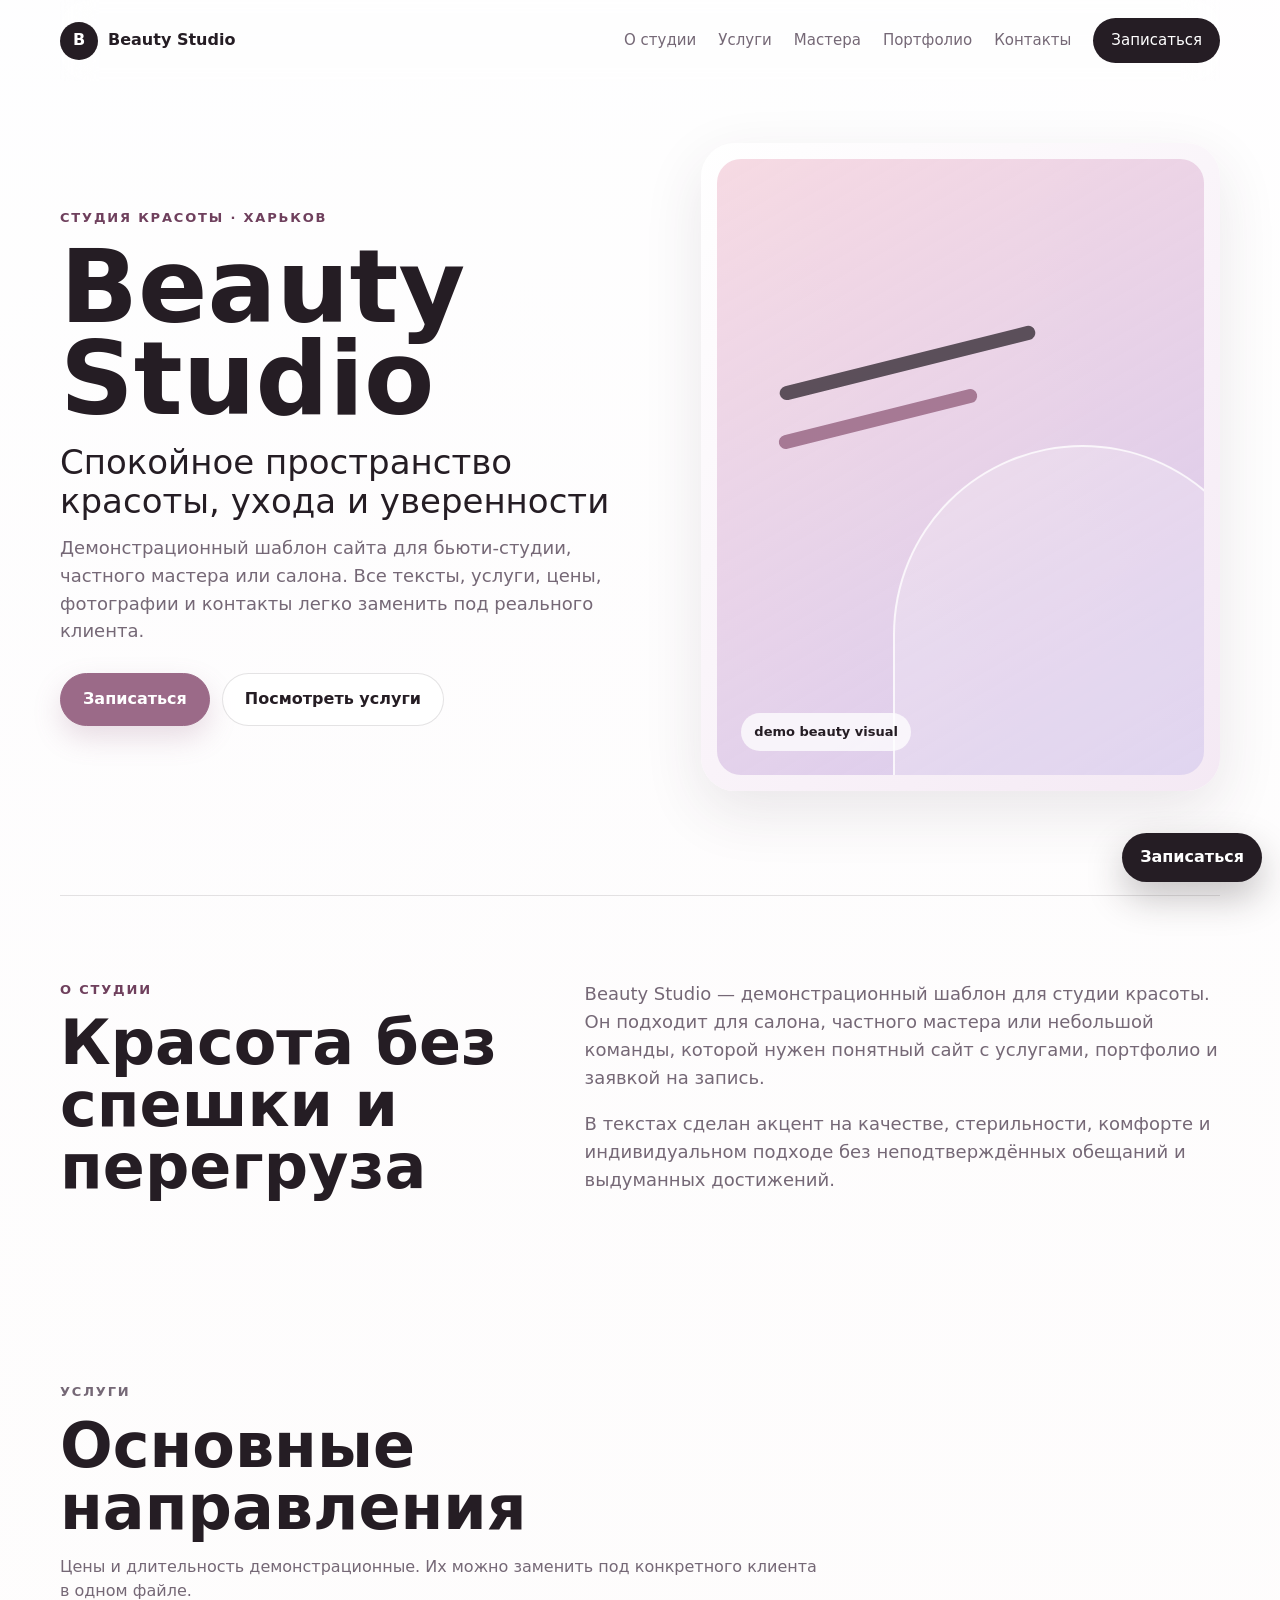
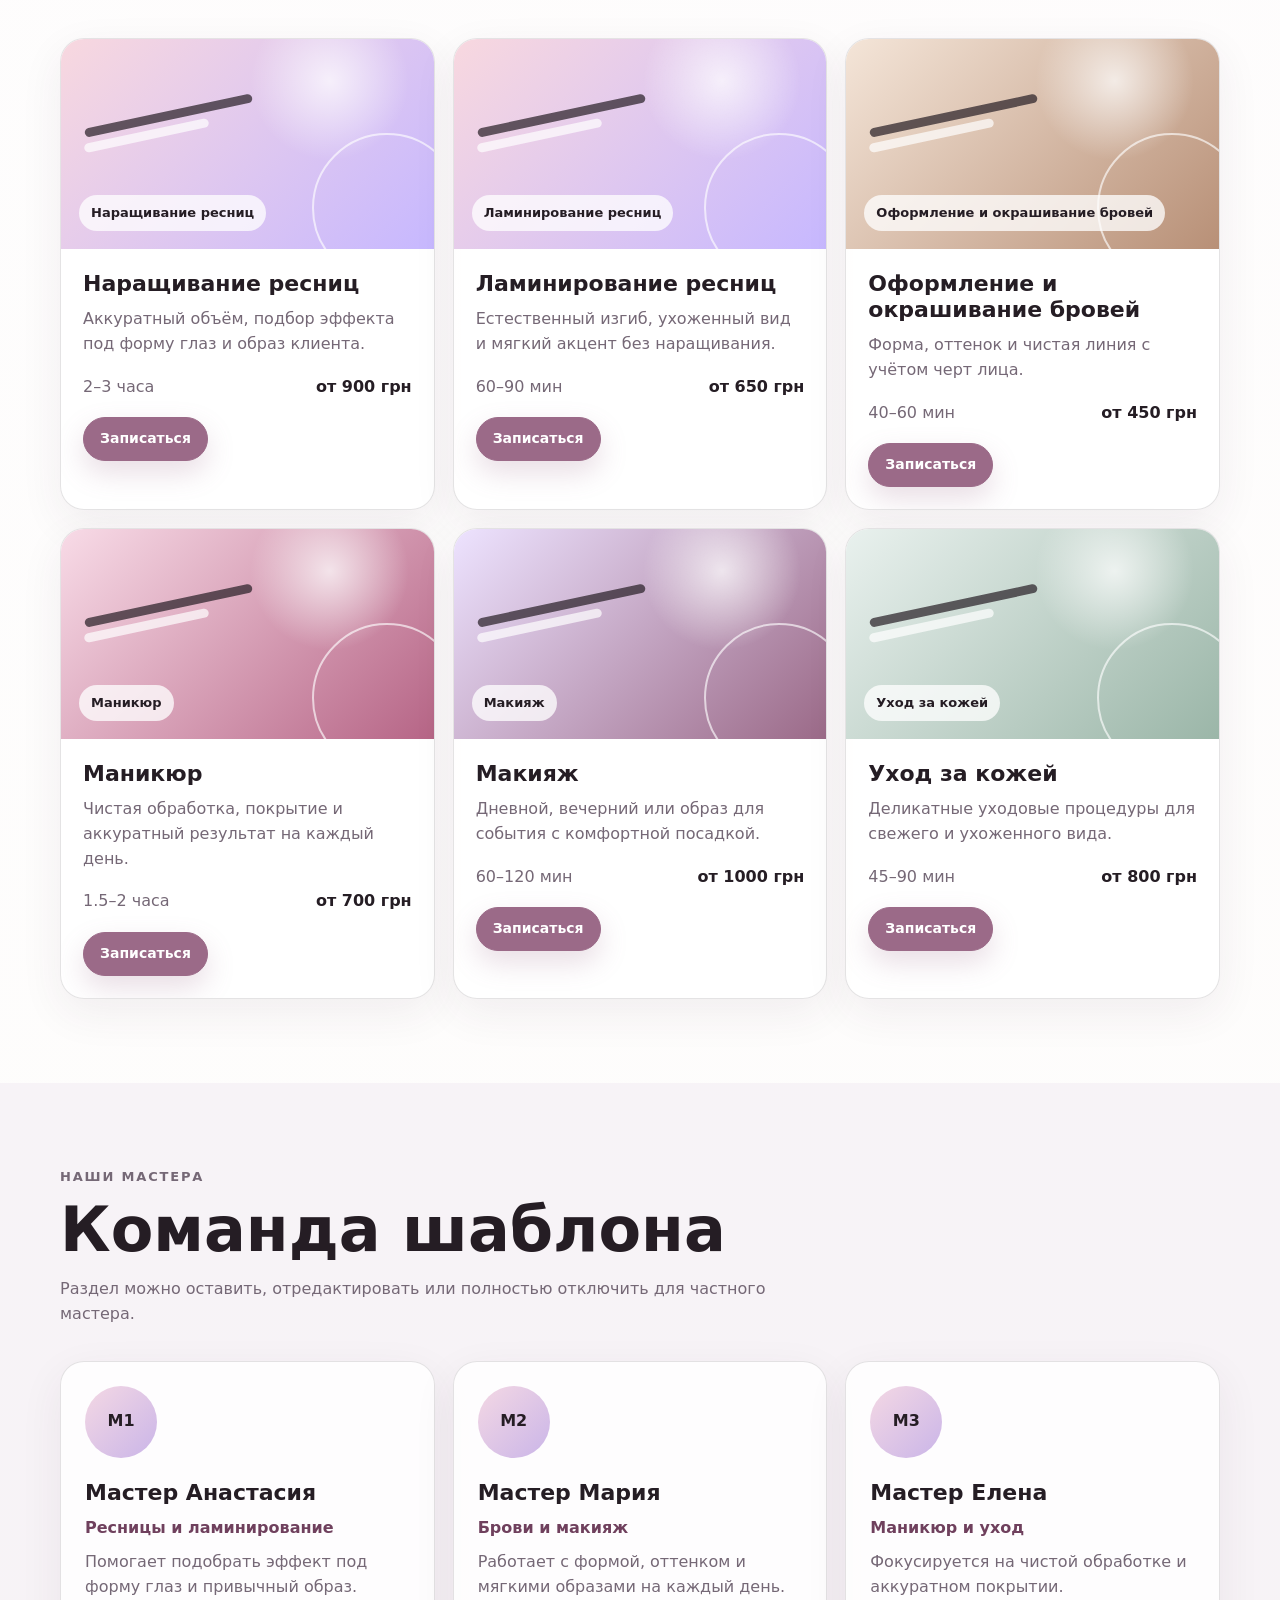
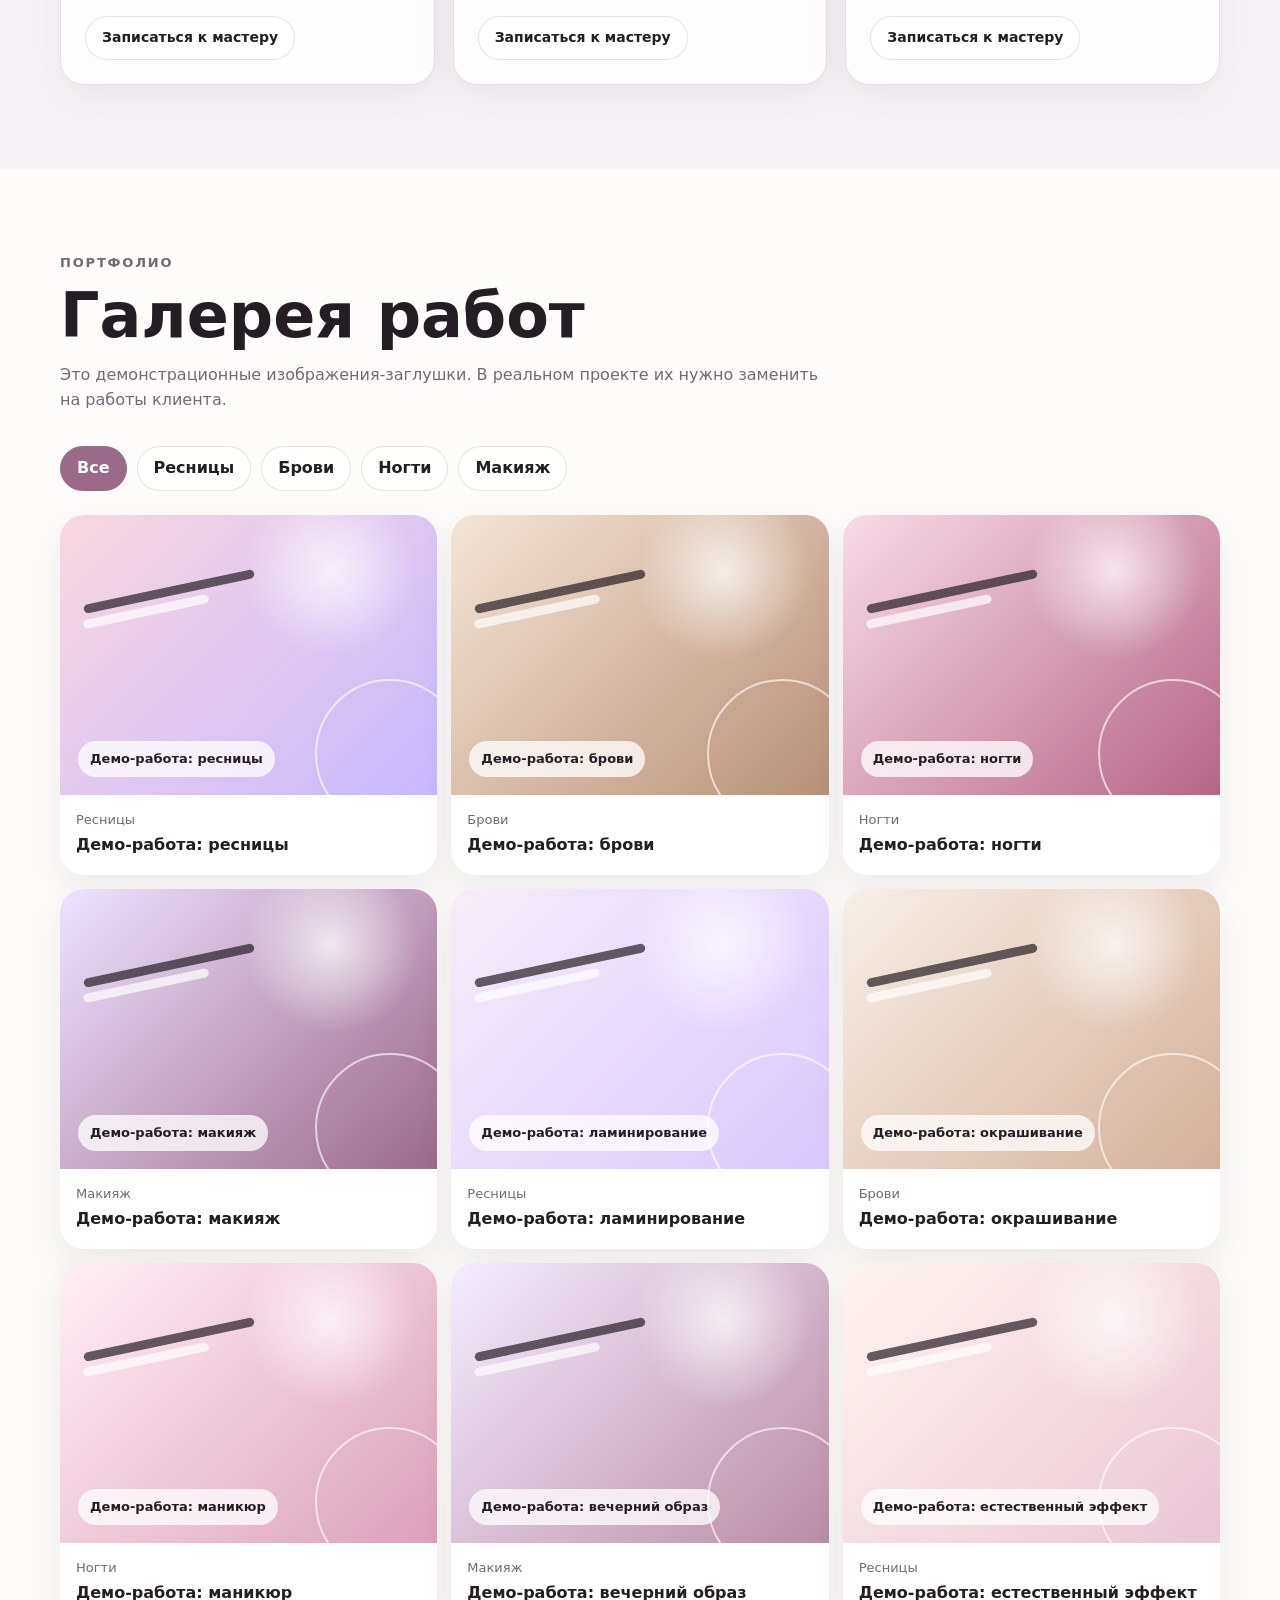
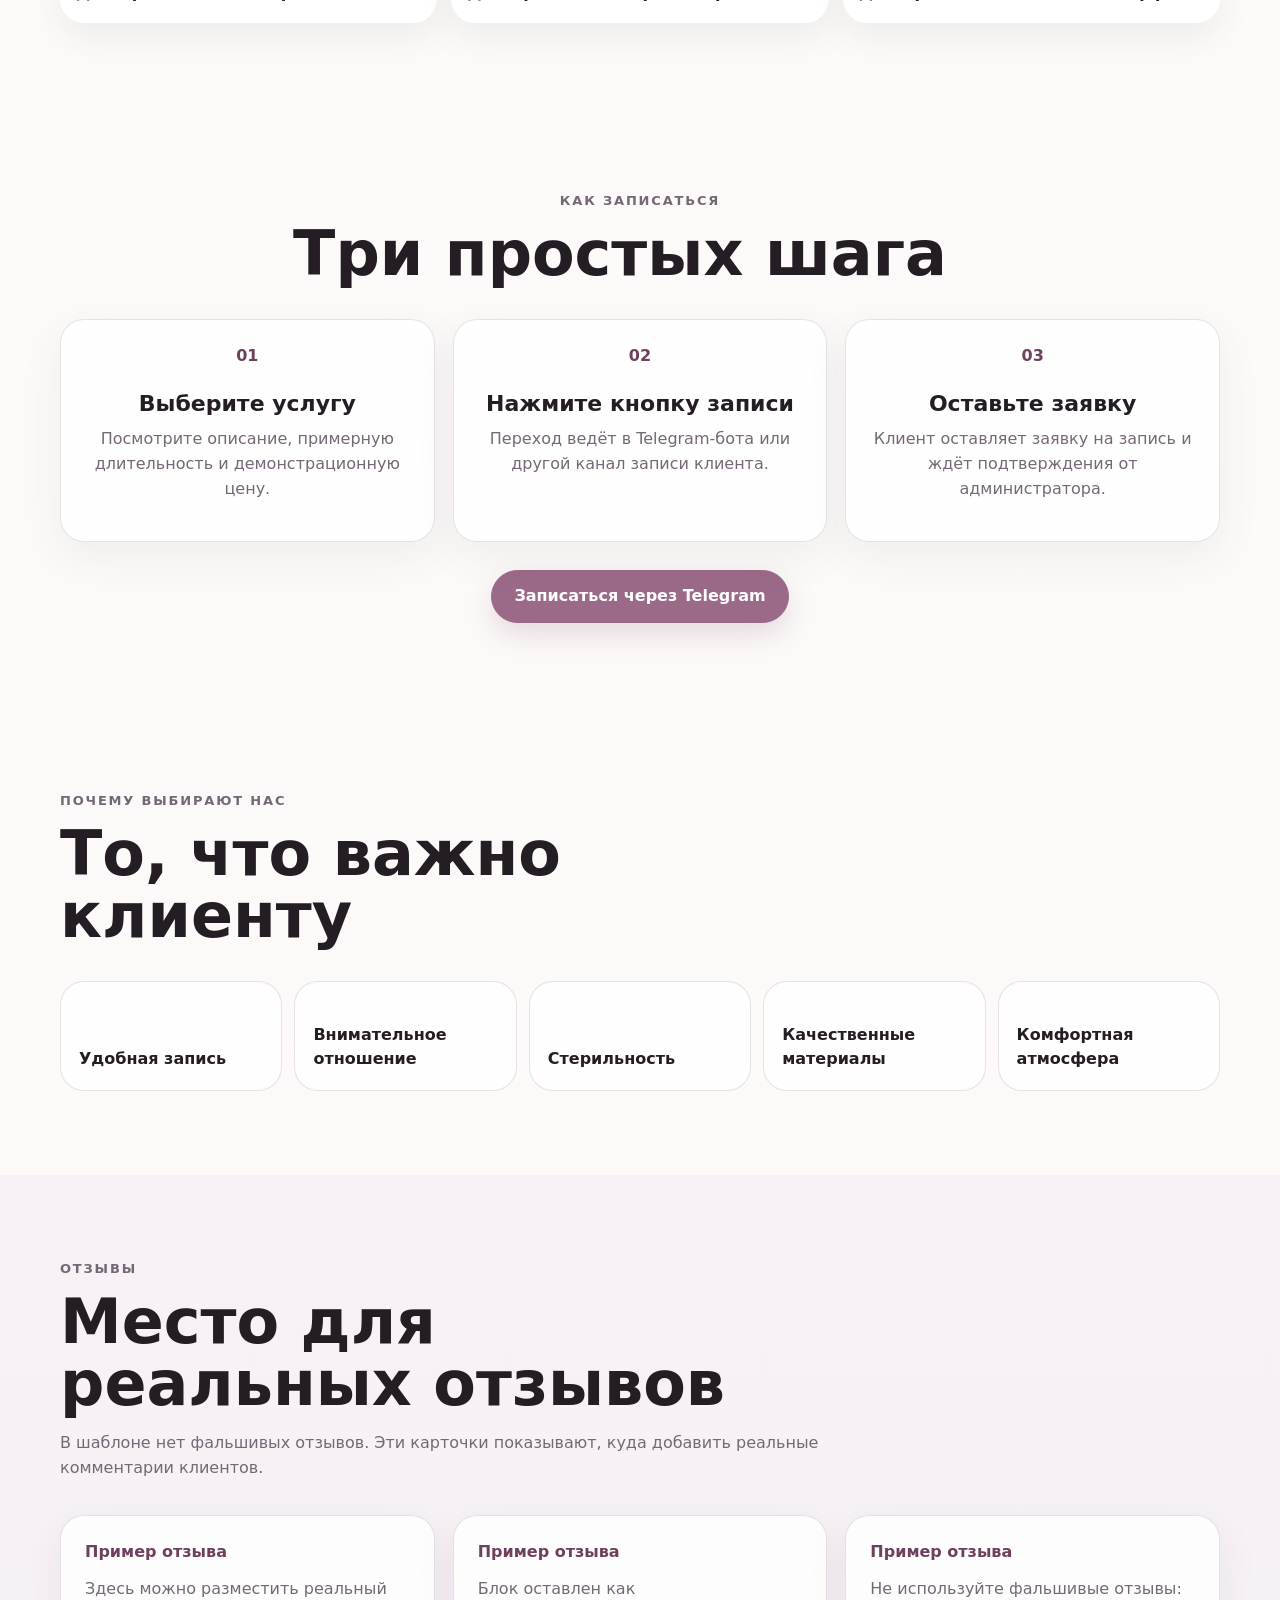
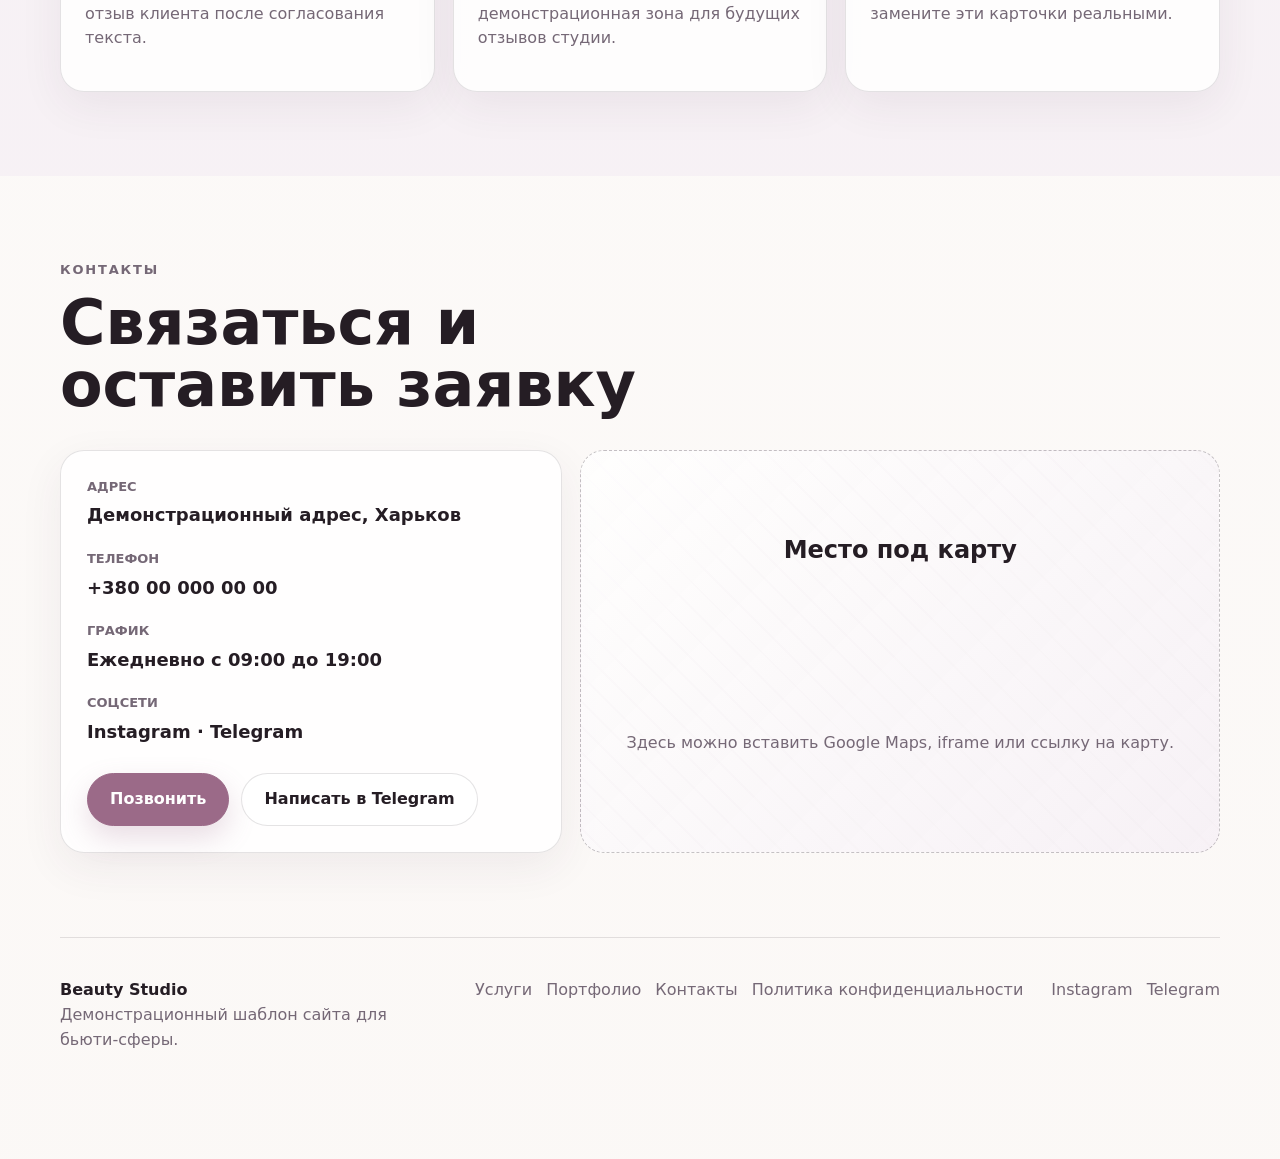
==== site/index.html @ 4fc1a2a2 "Add beauty studio website template" ====
<!doctype html>
<html lang="ru">
  <head>
    <meta charset="UTF-8" />
    <meta name="viewport" content="width=device-width, initial-scale=1.0" />
    <meta
      name="description"
      content="Beauty Studio: демонстрационный сайт-визитка для студии красоты."
    />
    <title>Beauty Studio — сайт-визитка студии красоты</title>
    <link rel="stylesheet" href="./styles.css" />
  </head>
  <body>
    <header class="site-header">
      <a class="brand" href="#top" aria-label="На главную">
        <span class="brand-mark">B</span>
        <span data-studio-name>Beauty Studio</span>
      </a>

      <button class="menu-button" id="menuButton" type="button" aria-label="Открыть меню" aria-expanded="false">
        <span></span>
        <span></span>
      </button>

      <nav class="site-nav" id="siteNav" aria-label="Основная навигация">
        <a href="#about">О студии</a>
        <a href="#services">Услуги</a>
        <a href="#masters">Мастера</a>
        <a href="#portfolio">Портфолио</a>
        <a href="#contacts">Контакты</a>
        <a class="nav-cta" href="https://t.me/demo_beauty_bot" data-telegram-link target="_blank" rel="noreferrer">Записаться</a>
      </nav>
    </header>

    <main id="top">
      <section class="hero section">
        <div class="hero-content reveal is-visible">
          <p class="eyebrow">Студия красоты · <span data-city>Харьков</span></p>
          <h1 data-studio-name>Beauty Studio</h1>
          <p class="hero-tagline" id="heroTagline">Спокойное пространство красоты, ухода и уверенности</p>
          <p class="hero-description" id="heroDescription">
            Демонстрационный шаблон сайта для бьюти-студии, частного мастера или салона.
          </p>
          <div class="hero-actions">
            <a class="button" href="https://t.me/demo_beauty_bot" data-telegram-link target="_blank" rel="noreferrer">Записаться</a>
            <a class="button button-secondary" href="#services">Посмотреть услуги</a>
          </div>
        </div>

        <div class="hero-media reveal is-visible" aria-label="Демонстрационное beauty-изображение">
          <div class="hero-photo">
            <div class="hero-photo-inner">
              <span class="hero-arch"></span>
              <span class="hero-stroke hero-stroke-a"></span>
              <span class="hero-stroke hero-stroke-b"></span>
              <span class="hero-caption">demo beauty visual</span>
            </div>
          </div>
        </div>
      </section>

      <section class="section split-section" id="about">
        <div>
          <p class="eyebrow">О студии</p>
          <h2>Красота без спешки и перегруза</h2>
        </div>
        <div class="section-copy">
          <p>
            <span data-studio-name>Beauty Studio</span> — демонстрационный шаблон для студии красоты. Он подходит для салона,
            частного мастера или небольшой команды, которой нужен понятный сайт с услугами, портфолио и заявкой на запись.
          </p>
          <p>
            В текстах сделан акцент на качестве, стерильности, комфорте и индивидуальном подходе без неподтверждённых
            обещаний и выдуманных достижений.
          </p>
        </div>
      </section>

      <section class="section" id="services">
        <div class="section-heading">
          <p class="eyebrow">Услуги</p>
          <h2>Основные направления</h2>
          <p>Цены и длительность демонстрационные. Их можно заменить под конкретного клиента в одном файле.</p>
        </div>
        <div class="services-grid" id="servicesGrid"></div>
      </section>

      <section class="section muted-section" id="masters">
        <div class="section-heading">
          <p class="eyebrow">Наши мастера</p>
          <h2>Команда шаблона</h2>
          <p>Раздел можно оставить, отредактировать или полностью отключить для частного мастера.</p>
        </div>
        <div class="masters-grid" id="mastersGrid"></div>
      </section>

      <section class="section" id="portfolio">
        <div class="section-heading">
          <p class="eyebrow">Портфолио</p>
          <h2>Галерея работ</h2>
          <p>Это демонстрационные изображения-заглушки. В реальном проекте их нужно заменить на работы клиента.</p>
        </div>
        <div class="filters" aria-label="Фильтр портфолио">
          <button class="filter-button is-active" type="button" data-filter="all">Все</button>
          <button class="filter-button" type="button" data-filter="lashes">Ресницы</button>
          <button class="filter-button" type="button" data-filter="brows">Брови</button>
          <button class="filter-button" type="button" data-filter="nails">Ногти</button>
          <button class="filter-button" type="button" data-filter="makeup">Макияж</button>
        </div>
        <div class="portfolio-grid" id="portfolioGrid"></div>
      </section>

      <section class="section booking-section" id="booking">
        <div class="section-heading">
          <p class="eyebrow">Как записаться</p>
          <h2>Три простых шага</h2>
        </div>
        <div class="steps-grid">
          <article class="step-card reveal">
            <span>01</span>
            <h3>Выберите услугу</h3>
            <p>Посмотрите описание, примерную длительность и демонстрационную цену.</p>
          </article>
          <article class="step-card reveal">
            <span>02</span>
            <h3>Нажмите кнопку записи</h3>
            <p>Переход ведёт в Telegram-бота или другой канал записи клиента.</p>
          </article>
          <article class="step-card reveal">
            <span>03</span>
            <h3>Оставьте заявку</h3>
            <p>Клиент оставляет заявку на запись и ждёт подтверждения от администратора.</p>
          </article>
        </div>
        <a class="button booking-button" href="https://t.me/demo_beauty_bot" data-telegram-link target="_blank" rel="noreferrer">
          Записаться через Telegram
        </a>
      </section>

      <section class="section why-section">
        <div class="section-heading">
          <p class="eyebrow">Почему выбирают нас</p>
          <h2>То, что важно клиенту</h2>
        </div>
        <div class="why-grid">
          <div class="why-item reveal">Удобная запись</div>
          <div class="why-item reveal">Внимательное отношение</div>
          <div class="why-item reveal">Стерильность</div>
          <div class="why-item reveal">Качественные материалы</div>
          <div class="why-item reveal">Комфортная атмосфера</div>
        </div>
      </section>

      <section class="section muted-section" id="reviews">
        <div class="section-heading">
          <p class="eyebrow">Отзывы</p>
          <h2>Место для реальных отзывов</h2>
          <p>В шаблоне нет фальшивых отзывов. Эти карточки показывают, куда добавить реальные комментарии клиентов.</p>
        </div>
        <div class="reviews-grid" id="reviewsGrid"></div>
      </section>

      <section class="section contacts-section" id="contacts">
        <div class="section-heading">
          <p class="eyebrow">Контакты</p>
          <h2>Связаться и оставить заявку</h2>
        </div>
        <div class="contacts-layout">
          <div class="contact-card reveal">
            <dl>
              <div>
                <dt>Адрес</dt>
                <dd id="contactAddress">Демонстрационный адрес, Харьков</dd>
              </div>
              <div>
                <dt>Телефон</dt>
                <dd><a id="contactPhone" href="tel:+380000000000">+380 00 000 00 00</a></dd>
              </div>
              <div>
                <dt>График</dt>
                <dd id="contactHours">Ежедневно с 09:00 до 19:00</dd>
              </div>
              <div>
                <dt>Соцсети</dt>
                <dd>
                  <a href="https://instagram.com/demo_beauty_studio" data-instagram-link target="_blank" rel="noreferrer">Instagram</a>
                  ·
                  <a href="https://t.me/demo_beauty_studio" data-telegram-contact target="_blank" rel="noreferrer">Telegram</a>
                </dd>
              </div>
            </dl>
            <div class="contact-actions">
              <a class="button" id="callButton" href="tel:+380000000000">Позвонить</a>
              <a class="button button-secondary" href="https://t.me/demo_beauty_studio" data-telegram-contact target="_blank" rel="noreferrer">
                Написать в Telegram
              </a>
            </div>
          </div>
          <div class="map-placeholder reveal">
            <span>Место под карту</span>
            <p>Здесь можно вставить Google Maps, iframe или ссылку на карту.</p>
          </div>
        </div>
      </section>
    </main>

    <a class="floating-booking" href="https://t.me/demo_beauty_bot" data-telegram-link target="_blank" rel="noreferrer">
      Записаться
    </a>

    <footer class="site-footer">
      <div>
        <strong data-studio-name>Beauty Studio</strong>
        <p>Демонстрационный шаблон сайта для бьюти-сферы.</p>
      </div>
      <nav aria-label="Нижняя навигация">
        <a href="#services">Услуги</a>
        <a href="#portfolio">Портфолио</a>
        <a href="#contacts">Контакты</a>
        <a href="#">Политика конфиденциальности</a>
      </nav>
      <div class="footer-socials">
        <a href="https://instagram.com/demo_beauty_studio" data-instagram-link target="_blank" rel="noreferrer">Instagram</a>
        <a href="https://t.me/demo_beauty_studio" data-telegram-contact target="_blank" rel="noreferrer">Telegram</a>
      </div>
    </footer>

    <script src="./data.js"></script>
    <script src="./app.js"></script>
  </body>
</html>
---- site/styles.css ----
:root {
  --bg: #fbf8f6;
  --surface: #ffffff;
  --surface-soft: #f5eef5;
  --text: #251d24;
  --muted: #756876;
  --line: rgba(37, 29, 36, 0.12);
  --accent: #9b6a88;
  --accent-dark: #6f405d;
  --shadow: 0 20px 60px rgba(68, 49, 65, 0.11);
  --radius: 24px;
  --container: min(1160px, calc(100% - 32px));
}

* {
  box-sizing: border-box;
}

html {
  scroll-behavior: smooth;
}

body {
  margin: 0;
  background:
    linear-gradient(180deg, rgba(255, 255, 255, 0.92), rgba(251, 248, 246, 0.96)),
    radial-gradient(circle at 12% 8%, rgba(205, 182, 220, 0.25), transparent 28%),
    radial-gradient(circle at 84% 18%, rgba(239, 199, 212, 0.32), transparent 24%);
  color: var(--text);
  font-family:
    Inter, ui-sans-serif, system-ui, -apple-system, BlinkMacSystemFont, "Segoe UI", sans-serif;
  line-height: 1.55;
}

a {
  color: inherit;
  text-decoration: none;
}

button,
a {
  -webkit-tap-highlight-color: transparent;
}

.site-header {
  position: sticky;
  top: 0;
  z-index: 20;
  display: flex;
  align-items: center;
  justify-content: space-between;
  width: var(--container);
  margin: 0 auto;
  padding: 18px 0;
  backdrop-filter: blur(16px);
}

.brand {
  display: inline-flex;
  align-items: center;
  gap: 10px;
  font-weight: 800;
  letter-spacing: 0;
}

.brand-mark {
  display: grid;
  width: 38px;
  height: 38px;
  place-items: center;
  border-radius: 50%;
  background: var(--text);
  color: #fff;
}

.site-nav {
  display: flex;
  align-items: center;
  gap: 22px;
  color: var(--muted);
  font-size: 15px;
}

.site-nav a:hover,
.site-nav a:focus-visible {
  color: var(--text);
}

.nav-cta {
  color: #fff !important;
  background: var(--text);
  padding: 11px 18px;
  border-radius: 999px;
}

.menu-button {
  display: none;
  width: 44px;
  height: 44px;
  border: 1px solid var(--line);
  border-radius: 50%;
  background: rgba(255, 255, 255, 0.8);
}

.menu-button span {
  display: block;
  width: 18px;
  height: 2px;
  margin: 5px auto;
  background: var(--text);
}

.section {
  width: var(--container);
  margin: 0 auto;
  padding: 84px 0;
}

.hero {
  display: grid;
  grid-template-columns: minmax(0, 1fr) minmax(320px, 0.88fr);
  align-items: center;
  gap: 52px;
  min-height: calc(100vh - 86px);
  padding-top: 42px;
}

.eyebrow {
  margin: 0 0 12px;
  color: var(--accent-dark);
  font-size: 13px;
  font-weight: 800;
  letter-spacing: 0.14em;
  text-transform: uppercase;
}

h1,
h2,
h3,
p {
  margin-top: 0;
}

h1 {
  max-width: 760px;
  margin-bottom: 18px;
  font-size: clamp(52px, 8vw, 112px);
  line-height: 0.9;
  letter-spacing: 0;
}

h2 {
  max-width: 720px;
  margin-bottom: 16px;
  font-size: clamp(34px, 5vw, 62px);
  line-height: 1;
  letter-spacing: 0;
}

h3 {
  margin-bottom: 10px;
  font-size: 22px;
  line-height: 1.18;
}

.hero-tagline {
  max-width: 640px;
  margin-bottom: 12px;
  font-size: clamp(22px, 3vw, 34px);
  line-height: 1.16;
}

.hero-description,
.section-heading p,
.section-copy,
.service-card p,
.master-card p,
.step-card p,
.review-card p,
.map-placeholder p,
.site-footer p {
  color: var(--muted);
}

.hero-description {
  max-width: 620px;
  font-size: 18px;
}

.hero-actions,
.contact-actions {
  display: flex;
  flex-wrap: wrap;
  gap: 12px;
  margin-top: 28px;
}

.button {
  display: inline-flex;
  min-height: 48px;
  align-items: center;
  justify-content: center;
  border: 1px solid var(--accent);
  border-radius: 999px;
  background: var(--accent);
  color: #fff;
  padding: 13px 22px;
  font-weight: 800;
  box-shadow: 0 12px 28px rgba(155, 106, 136, 0.22);
  transition:
    transform 180ms ease,
    box-shadow 180ms ease,
    background 180ms ease;
}

.button:hover,
.button:focus-visible {
  transform: translateY(-2px);
  background: var(--accent-dark);
  box-shadow: 0 16px 34px rgba(155, 106, 136, 0.3);
}

.button-secondary {
  background: rgba(255, 255, 255, 0.76);
  color: var(--text);
  border-color: var(--line);
  box-shadow: none;
}

.button-small {
  min-height: 42px;
  padding: 10px 16px;
  font-size: 14px;
}

.hero-photo {
  aspect-ratio: 4 / 5;
  border-radius: 34px;
  padding: 16px;
  background: linear-gradient(135deg, #ffffff, #f4e9f4);
  box-shadow: var(--shadow);
}

.hero-photo-inner {
  position: relative;
  height: 100%;
  overflow: hidden;
  border-radius: 24px;
  background:
    linear-gradient(150deg, rgba(246, 214, 224, 0.88), rgba(202, 184, 231, 0.7)),
    linear-gradient(45deg, #fff, #f4edf8);
}

.hero-arch {
  position: absolute;
  right: -14%;
  bottom: -8%;
  width: 78%;
  aspect-ratio: 1;
  border-radius: 50% 50% 0 0;
  border: 2px solid rgba(255, 255, 255, 0.75);
  background: rgba(255, 255, 255, 0.2);
}

.hero-stroke {
  position: absolute;
  left: 12%;
  display: block;
  width: 54%;
  height: 14px;
  border-radius: 999px;
  background: rgba(37, 29, 36, 0.72);
}

.hero-stroke-a {
  top: 32%;
  transform: rotate(-14deg);
}

.hero-stroke-b {
  top: 41%;
  width: 42%;
  background: rgba(155, 106, 136, 0.86);
  transform: rotate(-14deg);
}

.hero-caption {
  position: absolute;
  left: 24px;
  bottom: 24px;
  padding: 9px 13px;
  border-radius: 999px;
  background: rgba(255, 255, 255, 0.76);
  color: var(--text);
  font-size: 13px;
  font-weight: 800;
}

.split-section {
  display: grid;
  grid-template-columns: 0.75fr 1fr;
  gap: 48px;
  border-top: 1px solid var(--line);
}

.section-copy {
  font-size: 18px;
}

.section-heading {
  max-width: 760px;
  margin-bottom: 34px;
}

.services-grid,
.masters-grid,
.steps-grid,
.reviews-grid {
  display: grid;
  grid-template-columns: repeat(3, minmax(0, 1fr));
  gap: 18px;
}

.service-card,
.master-card,
.step-card,
.review-card,
.contact-card {
  border: 1px solid var(--line);
  border-radius: var(--radius);
  background: rgba(255, 255, 255, 0.82);
  box-shadow: 0 14px 44px rgba(68, 49, 65, 0.07);
}

.service-card {
  overflow: hidden;
}

.card-body {
  padding: 22px;
}

.service-meta {
  display: flex;
  align-items: center;
  justify-content: space-between;
  gap: 16px;
  margin: 18px 0;
  color: var(--muted);
}

.service-meta strong {
  color: var(--text);
}

.demo-visual {
  position: relative;
  display: grid;
  min-height: 210px;
  place-items: end start;
  overflow: hidden;
  background:
    radial-gradient(circle at 72% 20%, rgba(255, 255, 255, 0.72), transparent 25%),
    linear-gradient(135deg, var(--visual-start), var(--visual-end));
}

.demo-orbit {
  position: absolute;
  right: -28px;
  bottom: -34px;
  width: 150px;
  height: 150px;
  border: 2px solid rgba(255, 255, 255, 0.64);
  border-radius: 50%;
}

.demo-line {
  position: absolute;
  left: 22px;
  width: 46%;
  height: 9px;
  border-radius: 999px;
  background: rgba(37, 29, 36, 0.7);
}

.demo-line-a {
  top: 72px;
  transform: rotate(-12deg);
}

.demo-line-b {
  top: 92px;
  width: 34%;
  background: rgba(255, 255, 255, 0.7);
  transform: rotate(-12deg);
}

.demo-label {
  position: relative;
  margin: 18px;
  padding: 8px 12px;
  border-radius: 999px;
  background: rgba(255, 255, 255, 0.76);
  font-size: 13px;
  font-weight: 800;
}

.muted-section {
  width: 100%;
  max-width: none;
  padding-right: max(16px, calc((100vw - 1160px) / 2));
  padding-left: max(16px, calc((100vw - 1160px) / 2));
  background: rgba(245, 238, 245, 0.64);
}

.master-card,
.step-card,
.review-card {
  padding: 24px;
}

.master-photo {
  display: grid;
  width: 72px;
  height: 72px;
  place-items: center;
  margin-bottom: 22px;
  border-radius: 50%;
  background: linear-gradient(135deg, #f4d8e4, #cab5e8);
  font-weight: 900;
}

.master-card strong {
  display: block;
  margin-bottom: 10px;
  color: var(--accent-dark);
}

.filters {
  display: flex;
  flex-wrap: wrap;
  gap: 10px;
  margin-bottom: 24px;
}

.filter-button {
  min-height: 42px;
  border: 1px solid var(--line);
  border-radius: 999px;
  background: rgba(255, 255, 255, 0.76);
  color: var(--text);
  padding: 9px 16px;
  font: inherit;
  font-weight: 800;
  cursor: pointer;
}

.filter-button.is-active {
  border-color: var(--accent);
  background: var(--accent);
  color: #fff;
}

.portfolio-grid {
  display: grid;
  grid-template-columns: repeat(3, minmax(0, 1fr));
  gap: 14px;
}

.portfolio-card {
  overflow: hidden;
  border-radius: var(--radius);
  background: var(--surface);
  box-shadow: 0 14px 34px rgba(68, 49, 65, 0.08);
}

.portfolio-card .demo-visual {
  min-height: 280px;
}

.portfolio-caption {
  display: grid;
  gap: 3px;
  padding: 15px 16px 17px;
}

.portfolio-caption span {
  color: var(--muted);
  font-size: 13px;
}

.booking-section {
  text-align: center;
}

.booking-section .section-heading {
  margin-right: auto;
  margin-left: auto;
}

.step-card span {
  display: inline-flex;
  margin-bottom: 22px;
  color: var(--accent-dark);
  font-weight: 900;
}

.booking-button {
  margin-top: 28px;
}

.why-grid {
  display: grid;
  grid-template-columns: repeat(5, minmax(0, 1fr));
  gap: 12px;
}

.why-item {
  min-height: 110px;
  display: grid;
  align-items: end;
  border: 1px solid var(--line);
  border-radius: var(--radius);
  background: rgba(255, 255, 255, 0.76);
  padding: 18px;
  font-weight: 900;
}

.review-card span {
  display: inline-block;
  margin-bottom: 12px;
  color: var(--accent-dark);
  font-weight: 900;
}

.contacts-layout {
  display: grid;
  grid-template-columns: 0.88fr 1.12fr;
  gap: 18px;
}

.contact-card {
  padding: 26px;
}

dl {
  display: grid;
  gap: 20px;
  margin: 0;
}

dt {
  color: var(--muted);
  font-size: 13px;
  font-weight: 900;
  text-transform: uppercase;
}

dd {
  margin: 4px 0 0;
  font-size: 18px;
  font-weight: 700;
}

.map-placeholder {
  display: grid;
  min-height: 360px;
  place-items: center;
  border: 1px dashed rgba(37, 29, 36, 0.26);
  border-radius: var(--radius);
  background:
    linear-gradient(135deg, rgba(255, 255, 255, 0.78), rgba(245, 238, 245, 0.72)),
    repeating-linear-gradient(45deg, transparent 0 16px, rgba(155, 106, 136, 0.06) 16px 18px);
  text-align: center;
}

.map-placeholder span {
  font-size: 24px;
  font-weight: 900;
}

.site-footer {
  display: grid;
  grid-template-columns: 1fr auto auto;
  gap: 28px;
  width: var(--container);
  margin: 0 auto;
  padding: 40px 0 90px;
  border-top: 1px solid var(--line);
  color: var(--muted);
}

.site-footer strong {
  color: var(--text);
}

.site-footer nav,
.footer-socials {
  display: flex;
  flex-wrap: wrap;
  gap: 14px;
}

.floating-booking {
  position: fixed;
  right: 18px;
  bottom: 18px;
  z-index: 30;
  display: inline-flex;
  min-height: 48px;
  align-items: center;
  justify-content: center;
  border-radius: 999px;
  background: var(--text);
  color: #fff;
  padding: 12px 18px;
  font-weight: 900;
  box-shadow: 0 16px 36px rgba(37, 29, 36, 0.26);
}

.reveal {
  opacity: 0;
  transform: translateY(18px);
  transition:
    opacity 520ms ease,
    transform 520ms ease;
}

.reveal.is-visible {
  opacity: 1;
  transform: translateY(0);
}

@media (max-width: 920px) {
  .menu-button {
    display: block;
  }

  .site-nav {
    position: absolute;
    top: 70px;
    right: 0;
    left: 0;
    display: none;
    flex-direction: column;
    align-items: stretch;
    gap: 0;
    border: 1px solid var(--line);
    border-radius: 22px;
    background: rgba(255, 255, 255, 0.96);
    padding: 10px;
    box-shadow: var(--shadow);
  }

  .site-nav.is-open {
    display: flex;
  }

  .site-nav a {
    padding: 13px 14px;
  }

  .nav-cta {
    text-align: center;
  }

  .hero,
  .split-section,
  .contacts-layout {
    grid-template-columns: 1fr;
  }

  .hero {
    min-height: auto;
  }

  .services-grid,
  .masters-grid,
  .steps-grid,
  .reviews-grid,
  .portfolio-grid {
    grid-template-columns: repeat(2, minmax(0, 1fr));
  }

  .why-grid {
    grid-template-columns: repeat(2, minmax(0, 1fr));
  }

  .site-footer {
    grid-template-columns: 1fr;
  }
}

@media (max-width: 620px) {
  :root {
    --container: min(100% - 24px, 1160px);
  }

  .section {
    padding: 58px 0;
  }

  .muted-section {
    padding-right: 12px;
    padding-left: 12px;
  }

  h1 {
    font-size: clamp(48px, 18vw, 78px);
  }

  .hero-photo {
    border-radius: 24px;
    padding: 10px;
  }

  .services-grid,
  .masters-grid,
  .steps-grid,
  .reviews-grid,
  .portfolio-grid,
  .why-grid {
    grid-template-columns: 1fr;
  }

  .portfolio-card .demo-visual {
    min-height: 230px;
  }

  .hero-actions,
  .contact-actions {
    flex-direction: column;
  }

  .button {
    width: 100%;
  }

  .floating-booking {
    right: 12px;
    bottom: 12px;
    left: 12px;
  }
}

@media (prefers-reduced-motion: reduce) {
  *,
  *::before,
  *::after {
    scroll-behavior: auto !important;
    transition: none !important;
  }
}
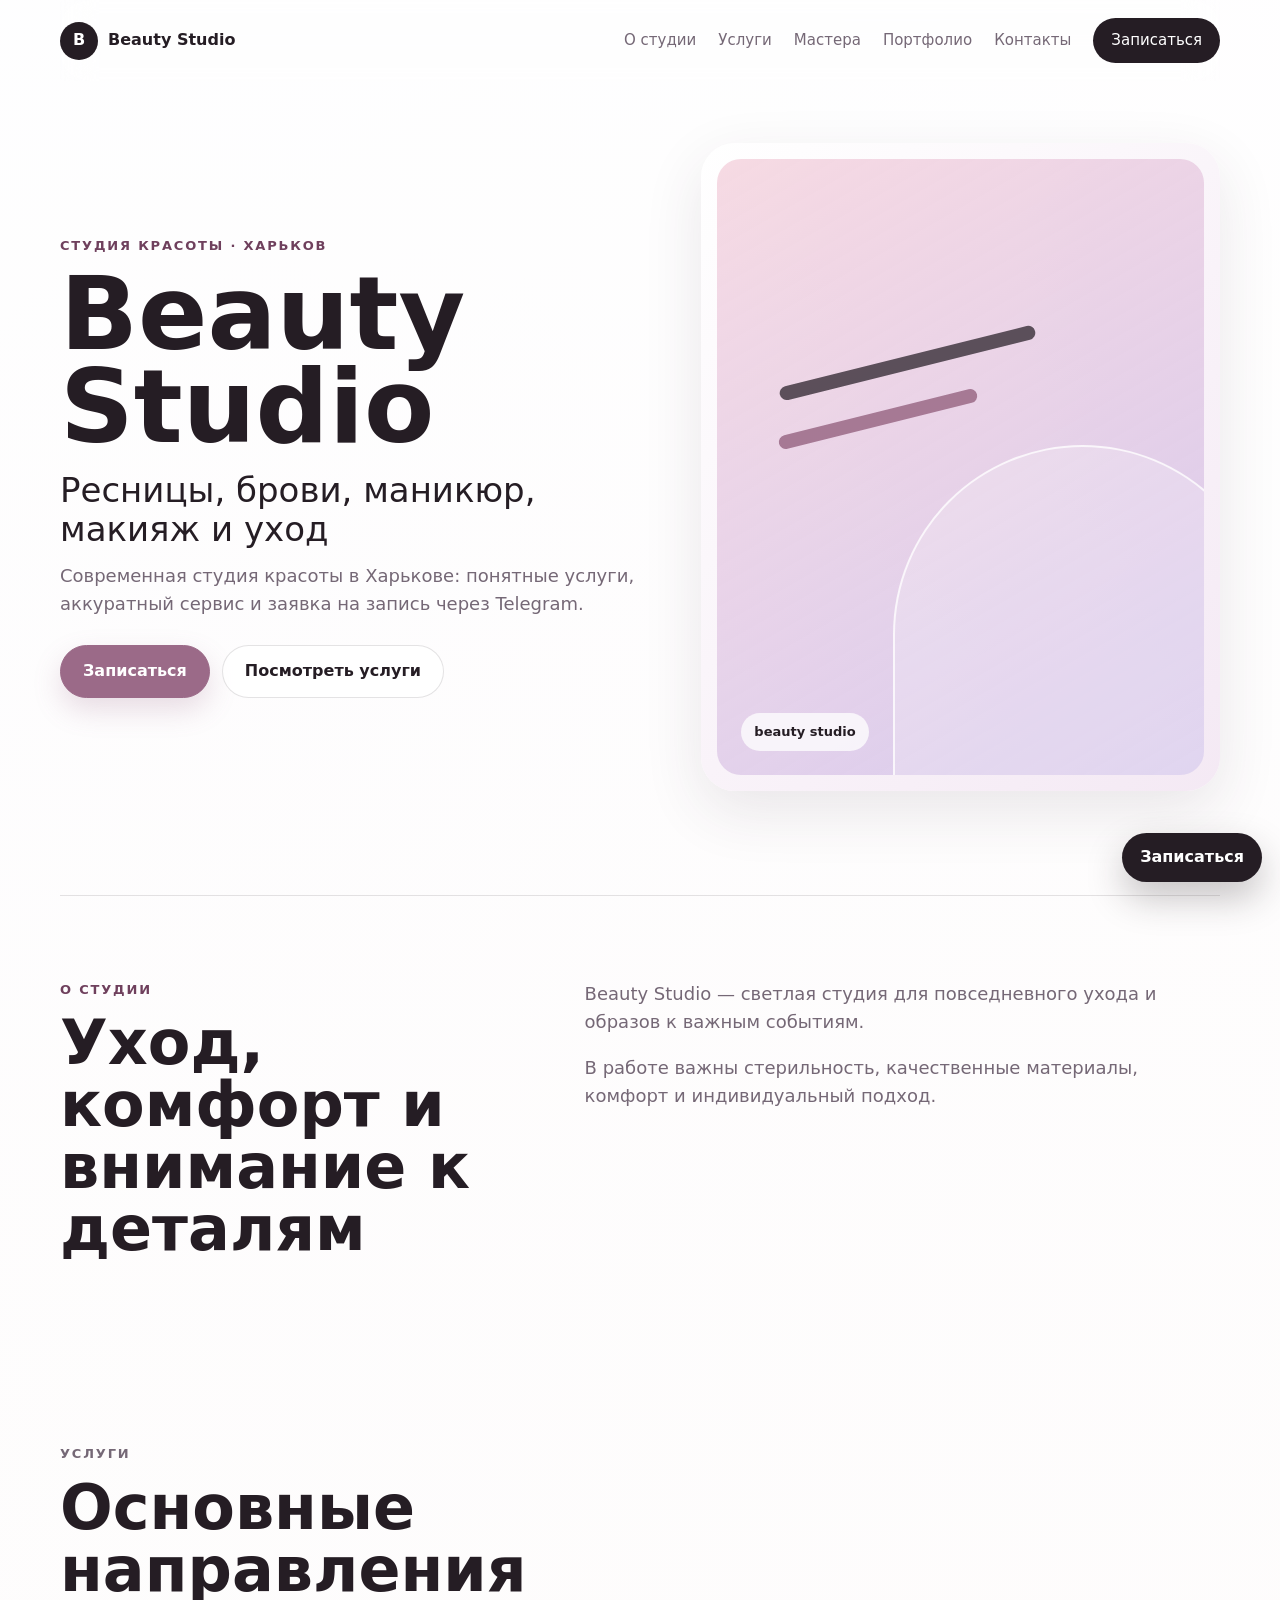
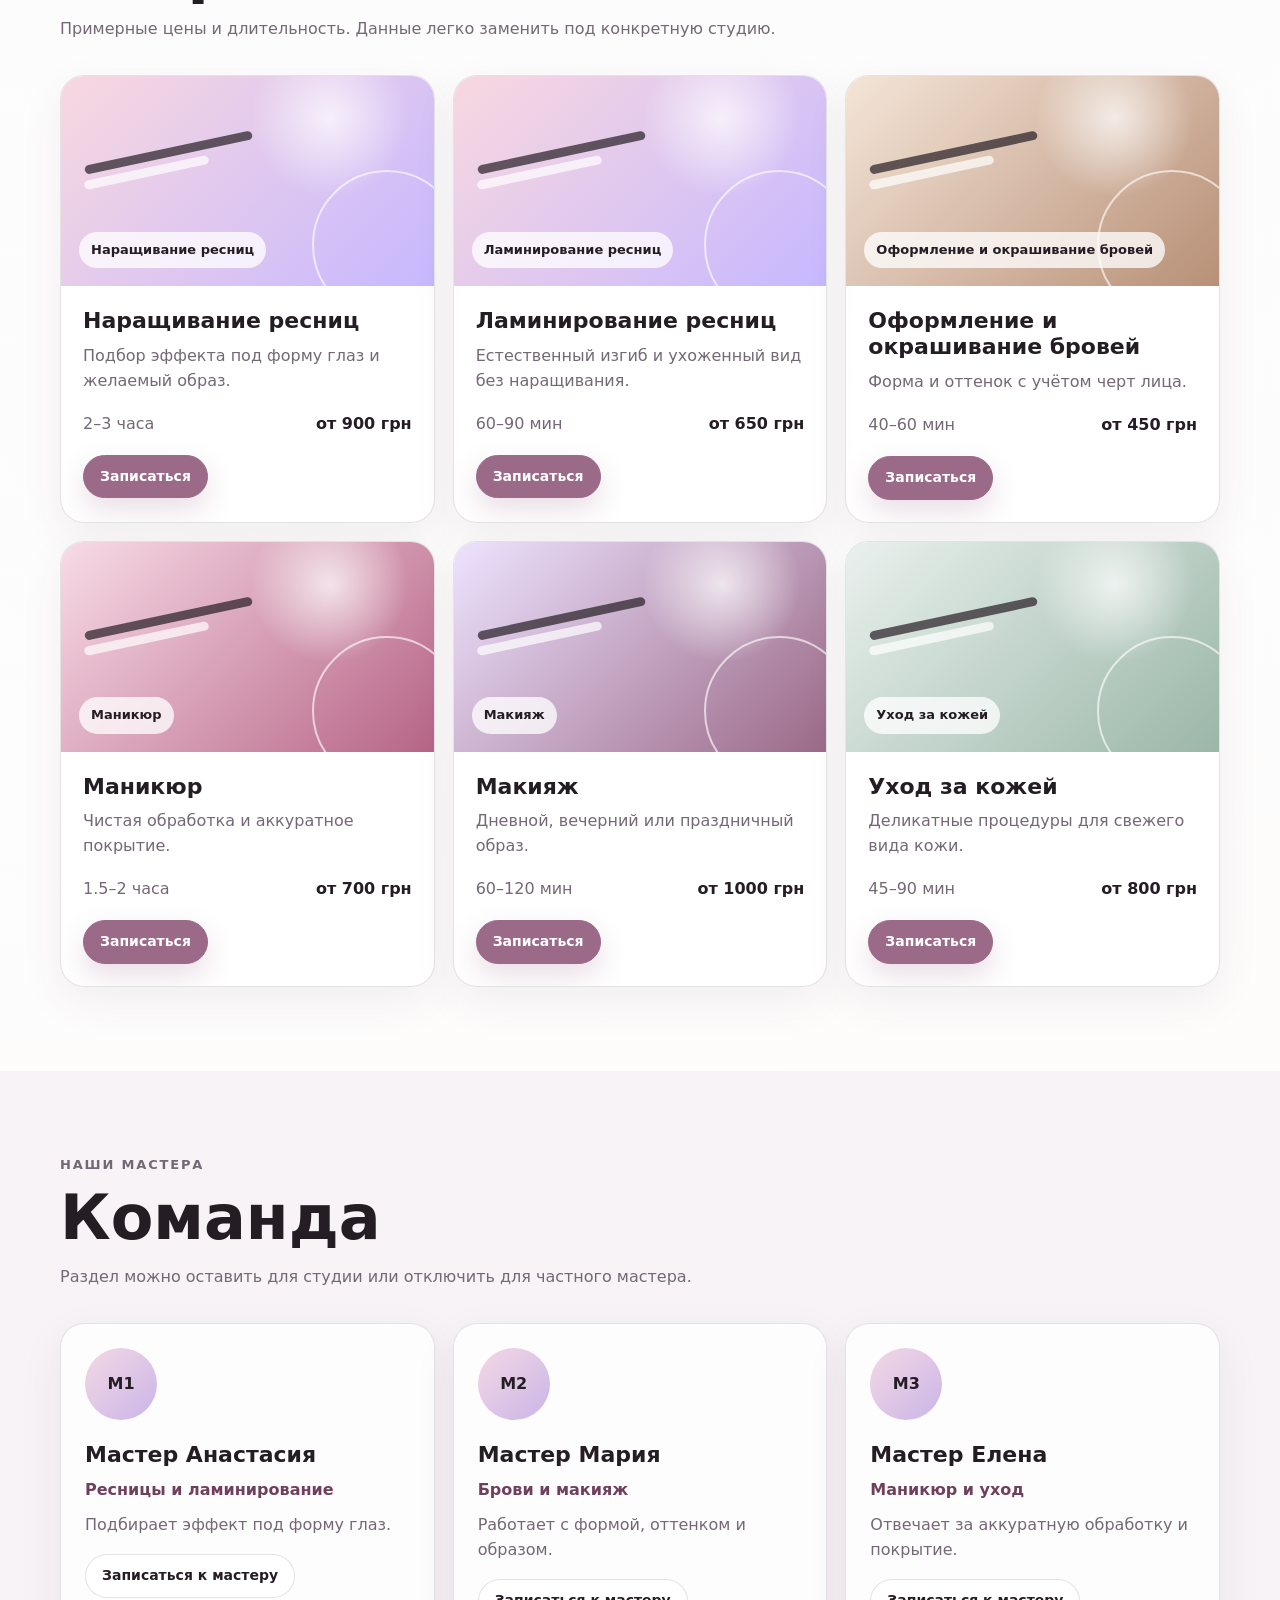
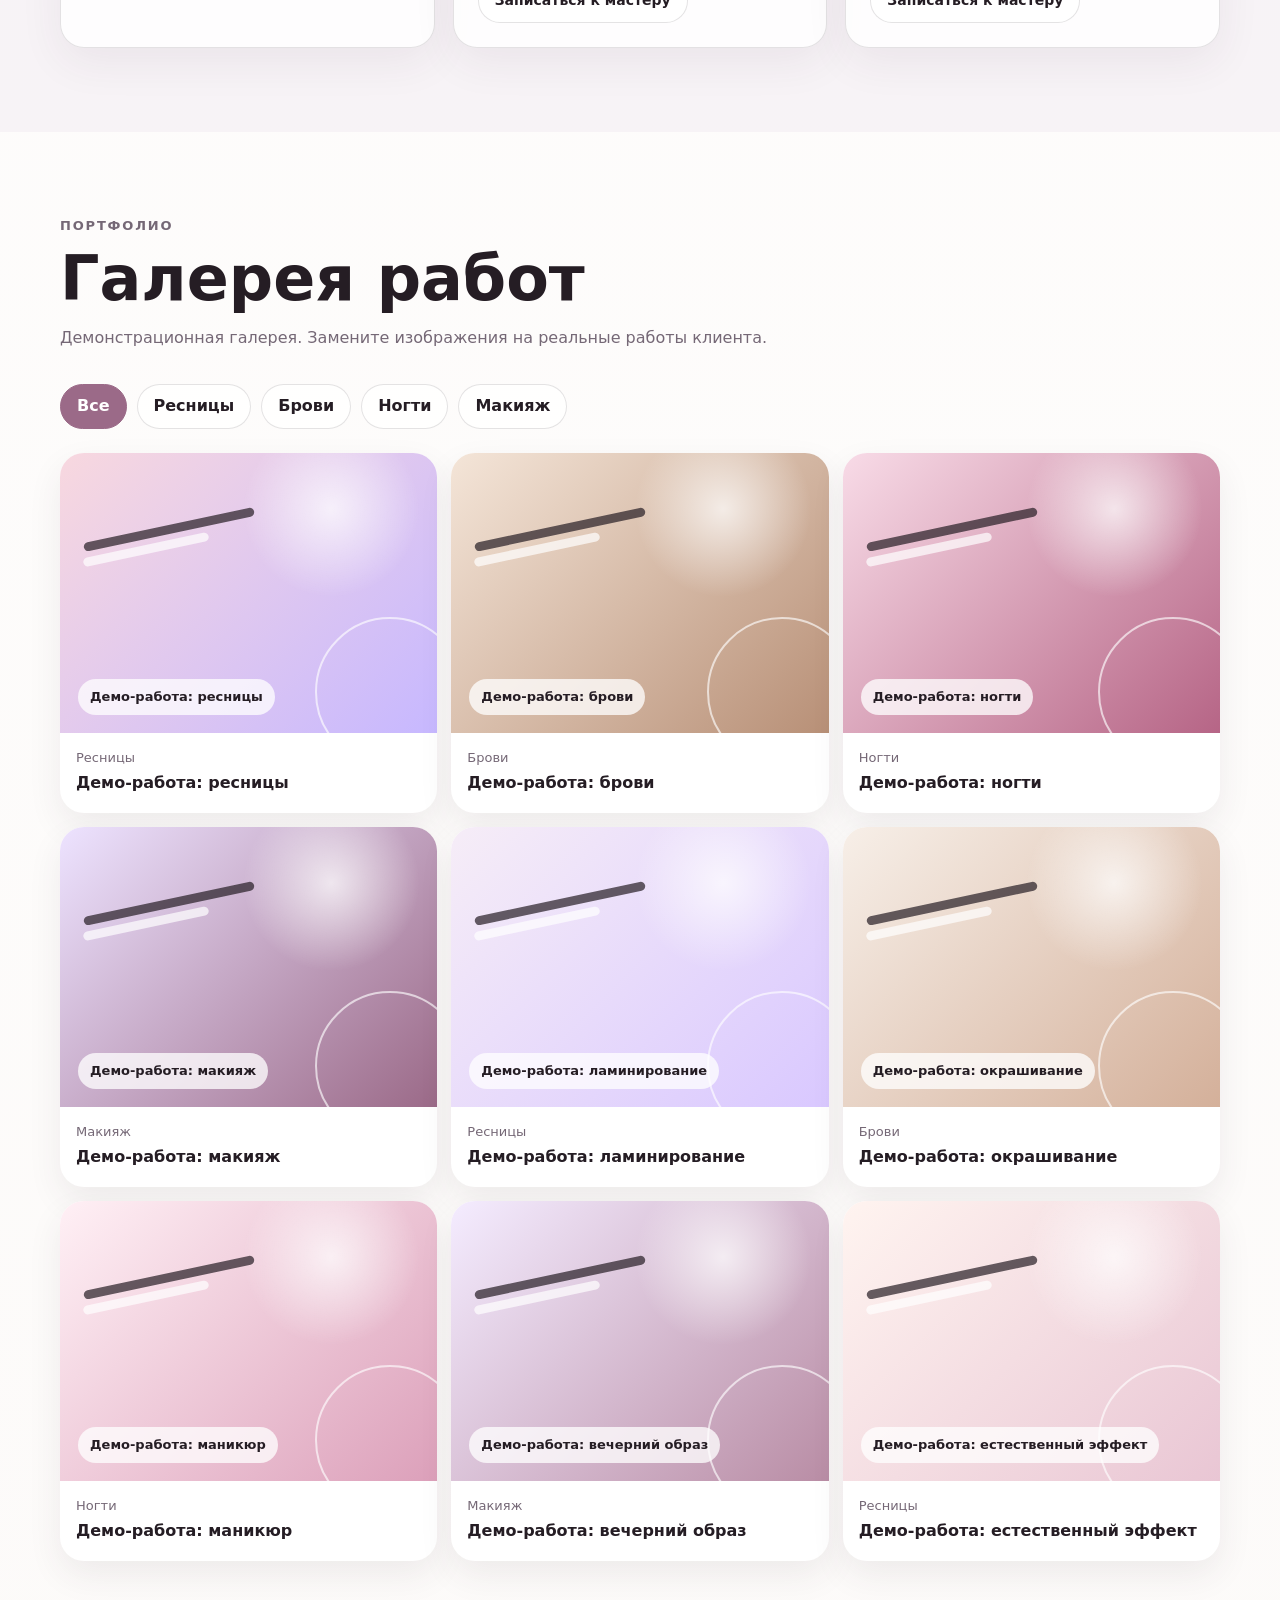
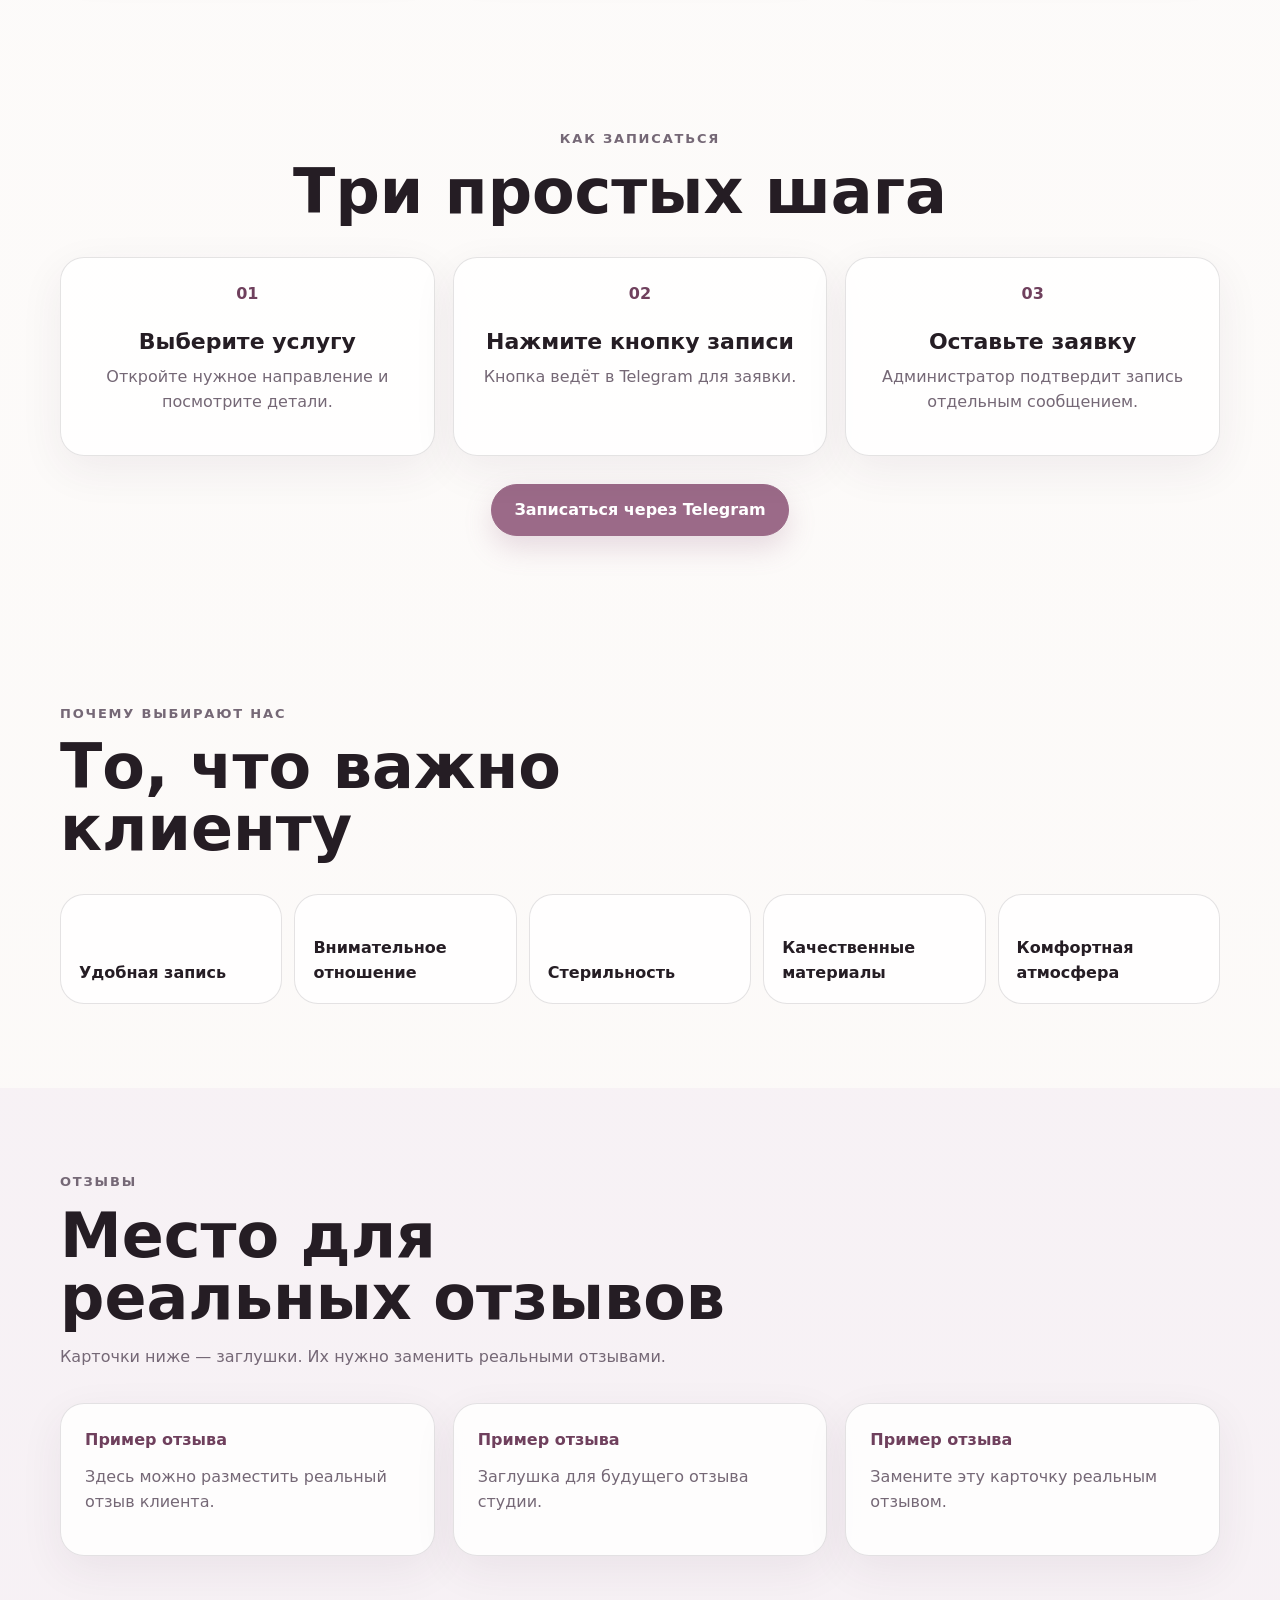
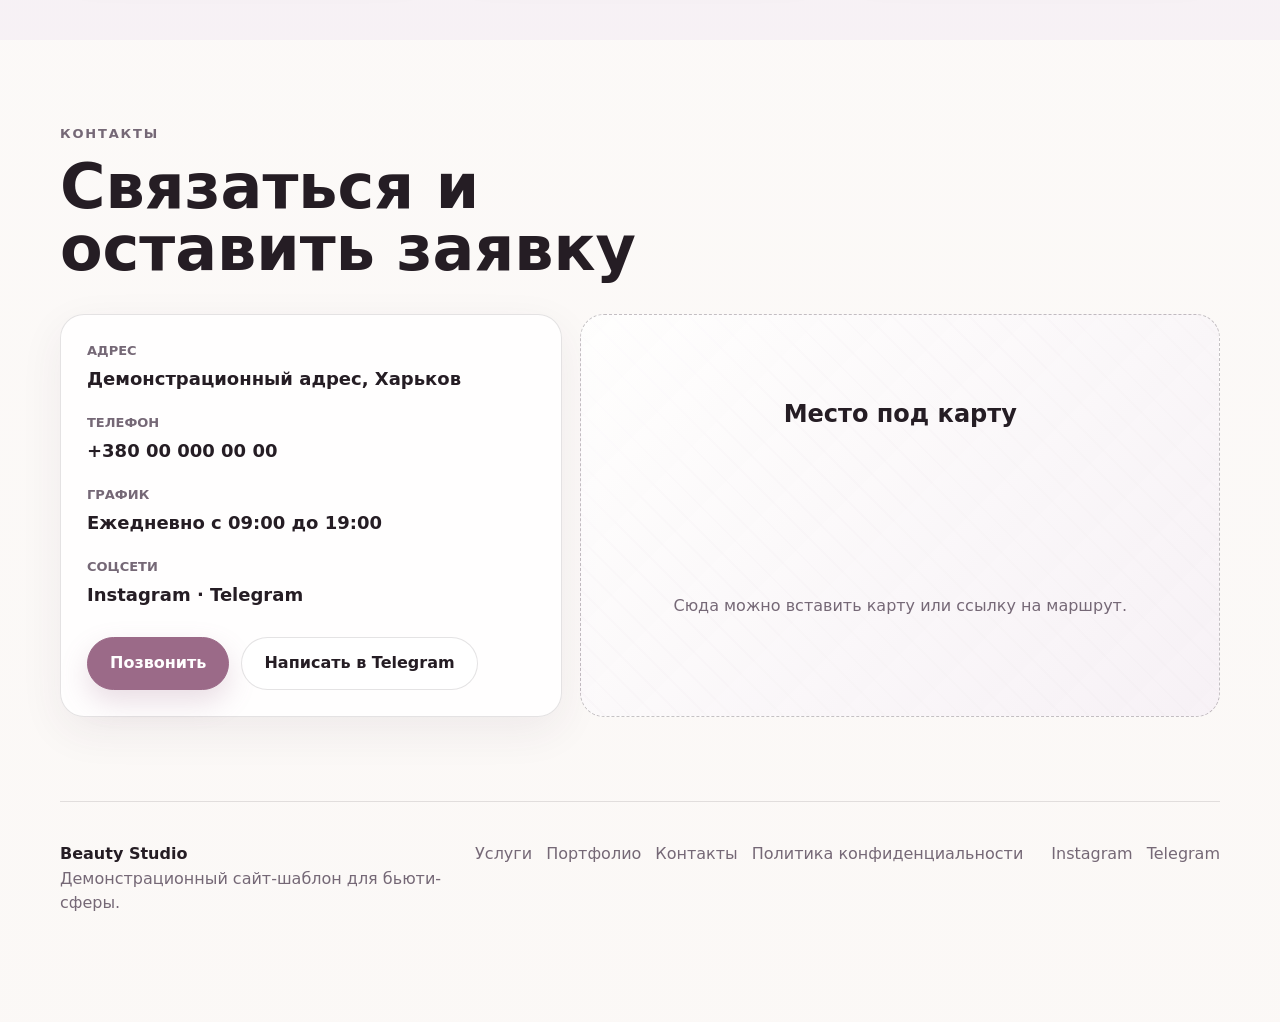
==== commit 4ab9623a: "Simplify website copy" ====
--- a/site/index.html
+++ b/site/index.html
@@ -5,7 +5,7 @@
     <meta name="viewport" content="width=device-width, initial-scale=1.0" />
     <meta
       name="description"
-      content="Beauty Studio: демонстрационный сайт-визитка для студии красоты."
+      content="Beauty Studio: сайт-визитка студии красоты в Харькове."
     />
     <title>Beauty Studio — сайт-визитка студии красоты</title>
     <link rel="stylesheet" href="./styles.css" />
@@ -38,9 +38,7 @@
           <p class="eyebrow">Студия красоты · <span data-city>Харьков</span></p>
           <h1 data-studio-name>Beauty Studio</h1>
           <p class="hero-tagline" id="heroTagline">Спокойное пространство красоты, ухода и уверенности</p>
-          <p class="hero-description" id="heroDescription">
-            Демонстрационный шаблон сайта для бьюти-студии, частного мастера или салона.
-          </p>
+          <p class="hero-description" id="heroDescription"></p>
           <div class="hero-actions">
             <a class="button" href="https://t.me/demo_beauty_bot" data-telegram-link target="_blank" rel="noreferrer">Записаться</a>
             <a class="button button-secondary" href="#services">Посмотреть услуги</a>
@@ -53,7 +51,7 @@
               <span class="hero-arch"></span>
               <span class="hero-stroke hero-stroke-a"></span>
               <span class="hero-stroke hero-stroke-b"></span>
-              <span class="hero-caption">demo beauty visual</span>
+              <span class="hero-caption">beauty studio</span>
             </div>
           </div>
         </div>
@@ -62,16 +60,14 @@
       <section class="section split-section" id="about">
         <div>
           <p class="eyebrow">О студии</p>
-          <h2>Красота без спешки и перегруза</h2>
+          <h2>Уход, комфорт и внимание к деталям</h2>
         </div>
         <div class="section-copy">
           <p>
-            <span data-studio-name>Beauty Studio</span> — демонстрационный шаблон для студии красоты. Он подходит для салона,
-            частного мастера или небольшой команды, которой нужен понятный сайт с услугами, портфолио и заявкой на запись.
+            <span data-studio-name>Beauty Studio</span> — светлая студия для повседневного ухода и образов к важным событиям.
           </p>
           <p>
-            В текстах сделан акцент на качестве, стерильности, комфорте и индивидуальном подходе без неподтверждённых
-            обещаний и выдуманных достижений.
+            В работе важны стерильность, качественные материалы, комфорт и индивидуальный подход.
           </p>
         </div>
       </section>
@@ -80,7 +76,7 @@
         <div class="section-heading">
           <p class="eyebrow">Услуги</p>
           <h2>Основные направления</h2>
-          <p>Цены и длительность демонстрационные. Их можно заменить под конкретного клиента в одном файле.</p>
+          <p>Примерные цены и длительность. Данные легко заменить под конкретную студию.</p>
         </div>
         <div class="services-grid" id="servicesGrid"></div>
       </section>
@@ -88,8 +84,8 @@
       <section class="section muted-section" id="masters">
         <div class="section-heading">
           <p class="eyebrow">Наши мастера</p>
-          <h2>Команда шаблона</h2>
-          <p>Раздел можно оставить, отредактировать или полностью отключить для частного мастера.</p>
+          <h2>Команда</h2>
+          <p>Раздел можно оставить для студии или отключить для частного мастера.</p>
         </div>
         <div class="masters-grid" id="mastersGrid"></div>
       </section>
@@ -98,7 +94,7 @@
         <div class="section-heading">
           <p class="eyebrow">Портфолио</p>
           <h2>Галерея работ</h2>
-          <p>Это демонстрационные изображения-заглушки. В реальном проекте их нужно заменить на работы клиента.</p>
+          <p>Демонстрационная галерея. Замените изображения на реальные работы клиента.</p>
         </div>
         <div class="filters" aria-label="Фильтр портфолио">
           <button class="filter-button is-active" type="button" data-filter="all">Все</button>
@@ -119,17 +115,17 @@
           <article class="step-card reveal">
             <span>01</span>
             <h3>Выберите услугу</h3>
-            <p>Посмотрите описание, примерную длительность и демонстрационную цену.</p>
+            <p>Откройте нужное направление и посмотрите детали.</p>
           </article>
           <article class="step-card reveal">
             <span>02</span>
             <h3>Нажмите кнопку записи</h3>
-            <p>Переход ведёт в Telegram-бота или другой канал записи клиента.</p>
+            <p>Кнопка ведёт в Telegram для заявки.</p>
           </article>
           <article class="step-card reveal">
             <span>03</span>
             <h3>Оставьте заявку</h3>
-            <p>Клиент оставляет заявку на запись и ждёт подтверждения от администратора.</p>
+            <p>Администратор подтвердит запись отдельным сообщением.</p>
           </article>
         </div>
         <a class="button booking-button" href="https://t.me/demo_beauty_bot" data-telegram-link target="_blank" rel="noreferrer">
@@ -155,7 +151,7 @@
         <div class="section-heading">
           <p class="eyebrow">Отзывы</p>
           <h2>Место для реальных отзывов</h2>
-          <p>В шаблоне нет фальшивых отзывов. Эти карточки показывают, куда добавить реальные комментарии клиентов.</p>
+          <p>Карточки ниже — заглушки. Их нужно заменить реальными отзывами.</p>
         </div>
         <div class="reviews-grid" id="reviewsGrid"></div>
       </section>
@@ -198,7 +194,7 @@
           </div>
           <div class="map-placeholder reveal">
             <span>Место под карту</span>
-            <p>Здесь можно вставить Google Maps, iframe или ссылку на карту.</p>
+            <p>Сюда можно вставить карту или ссылку на маршрут.</p>
           </div>
         </div>
       </section>
@@ -211,7 +207,7 @@
     <footer class="site-footer">
       <div>
         <strong data-studio-name>Beauty Studio</strong>
-        <p>Демонстрационный шаблон сайта для бьюти-сферы.</p>
+        <p>Демонстрационный сайт-шаблон для бьюти-сферы.</p>
       </div>
       <nav aria-label="Нижняя навигация">
         <a href="#services">Услуги</a>
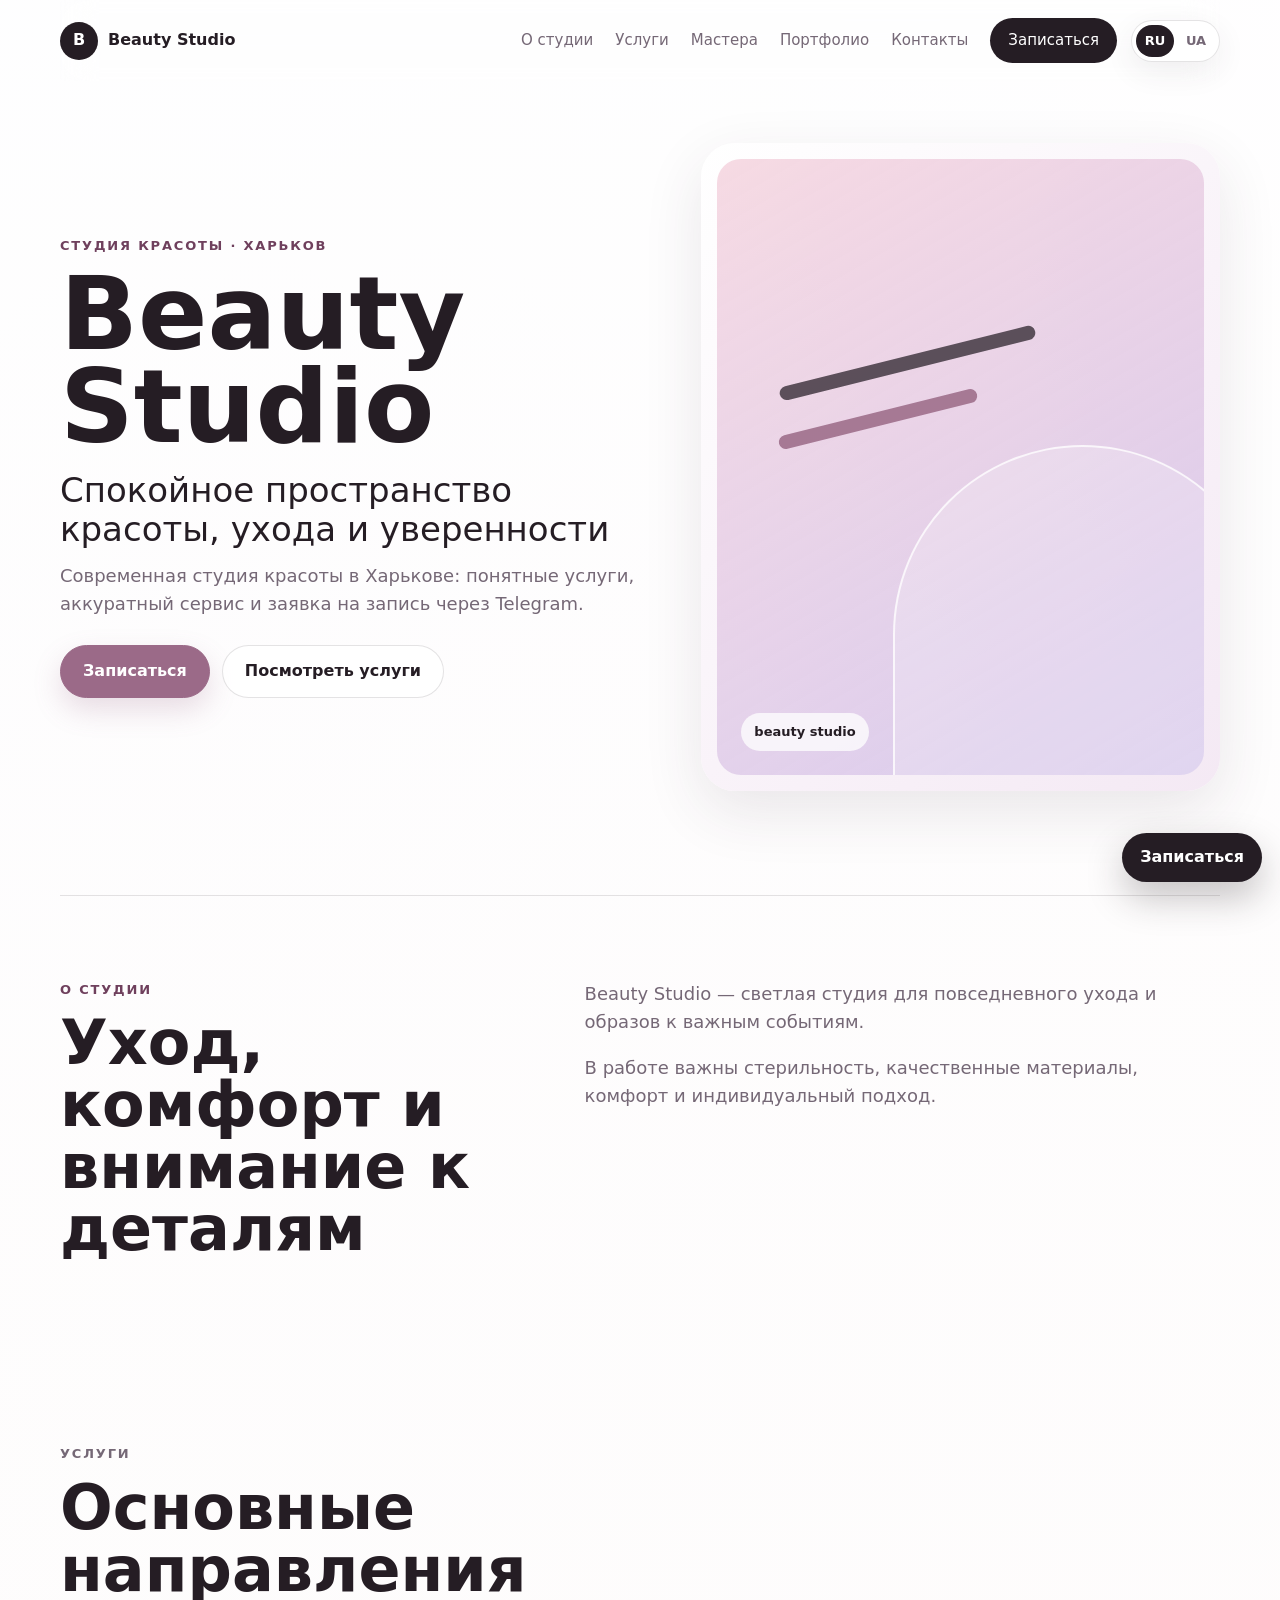
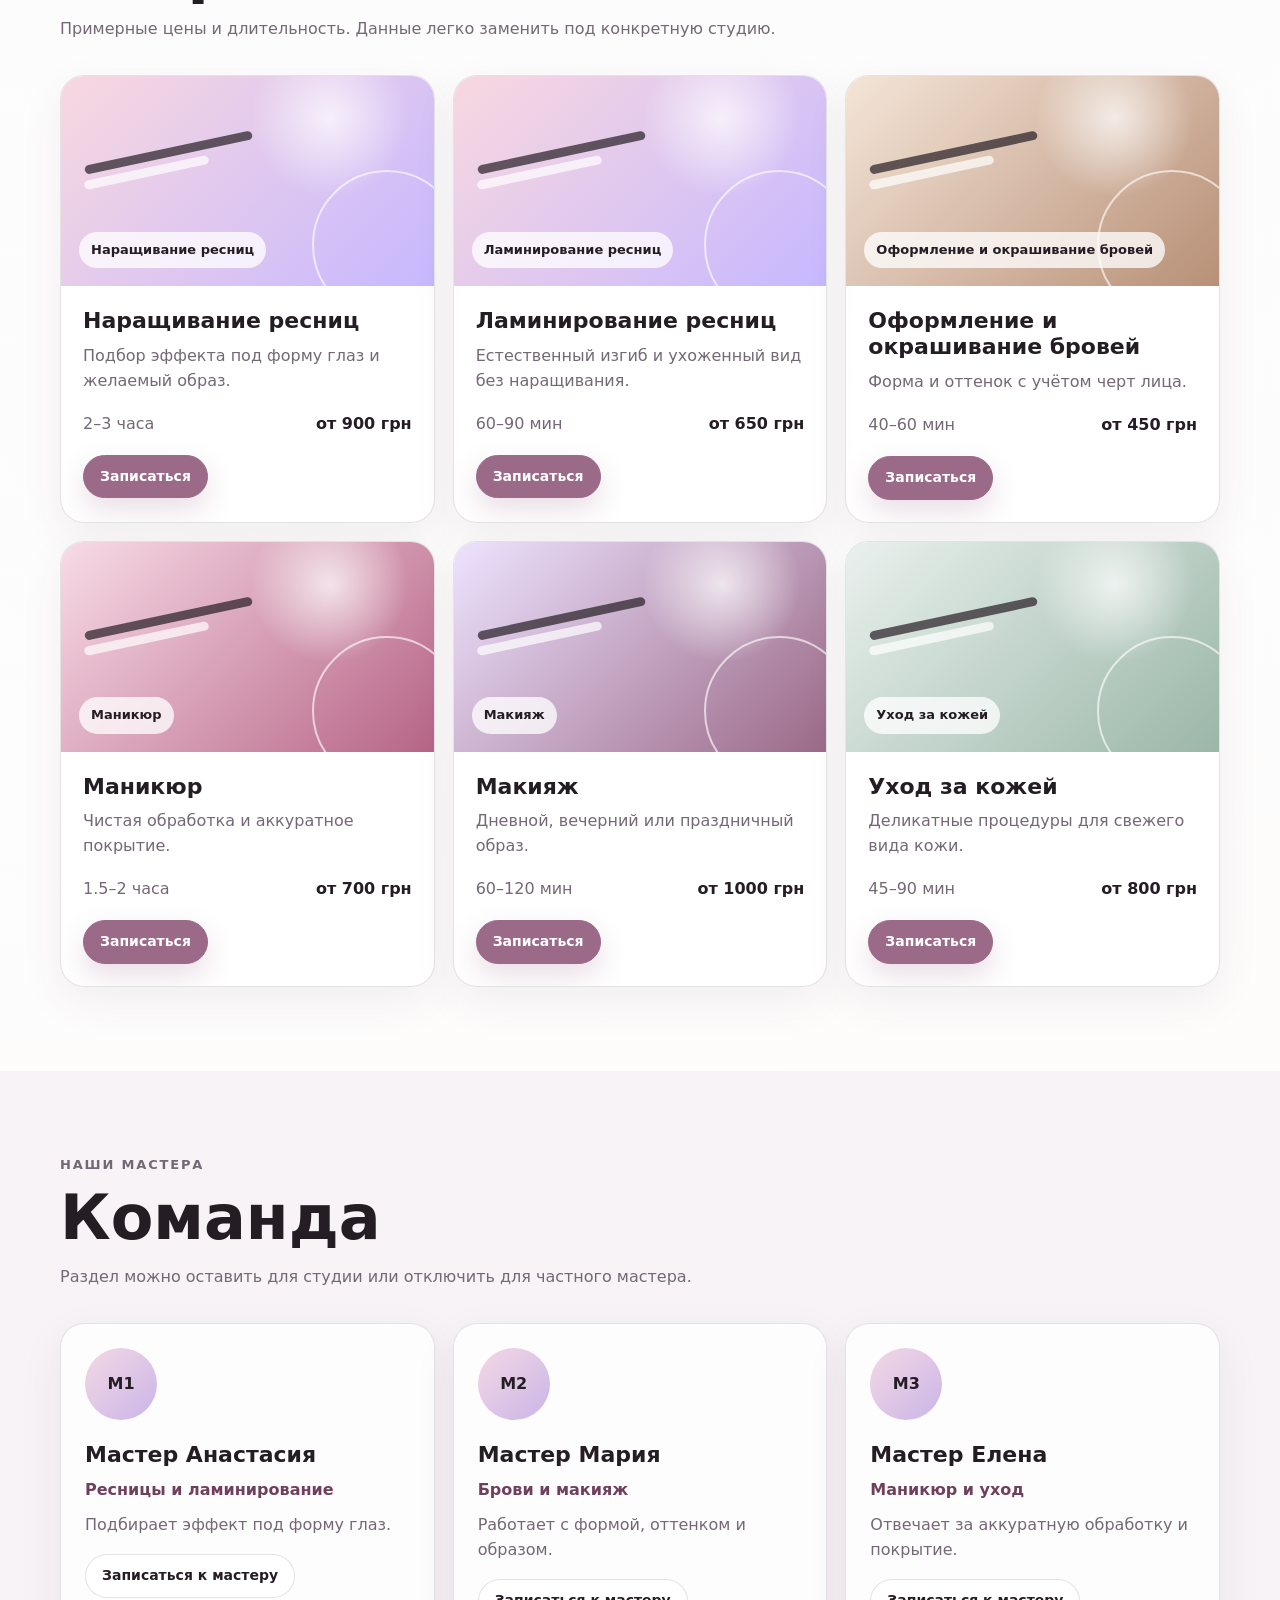
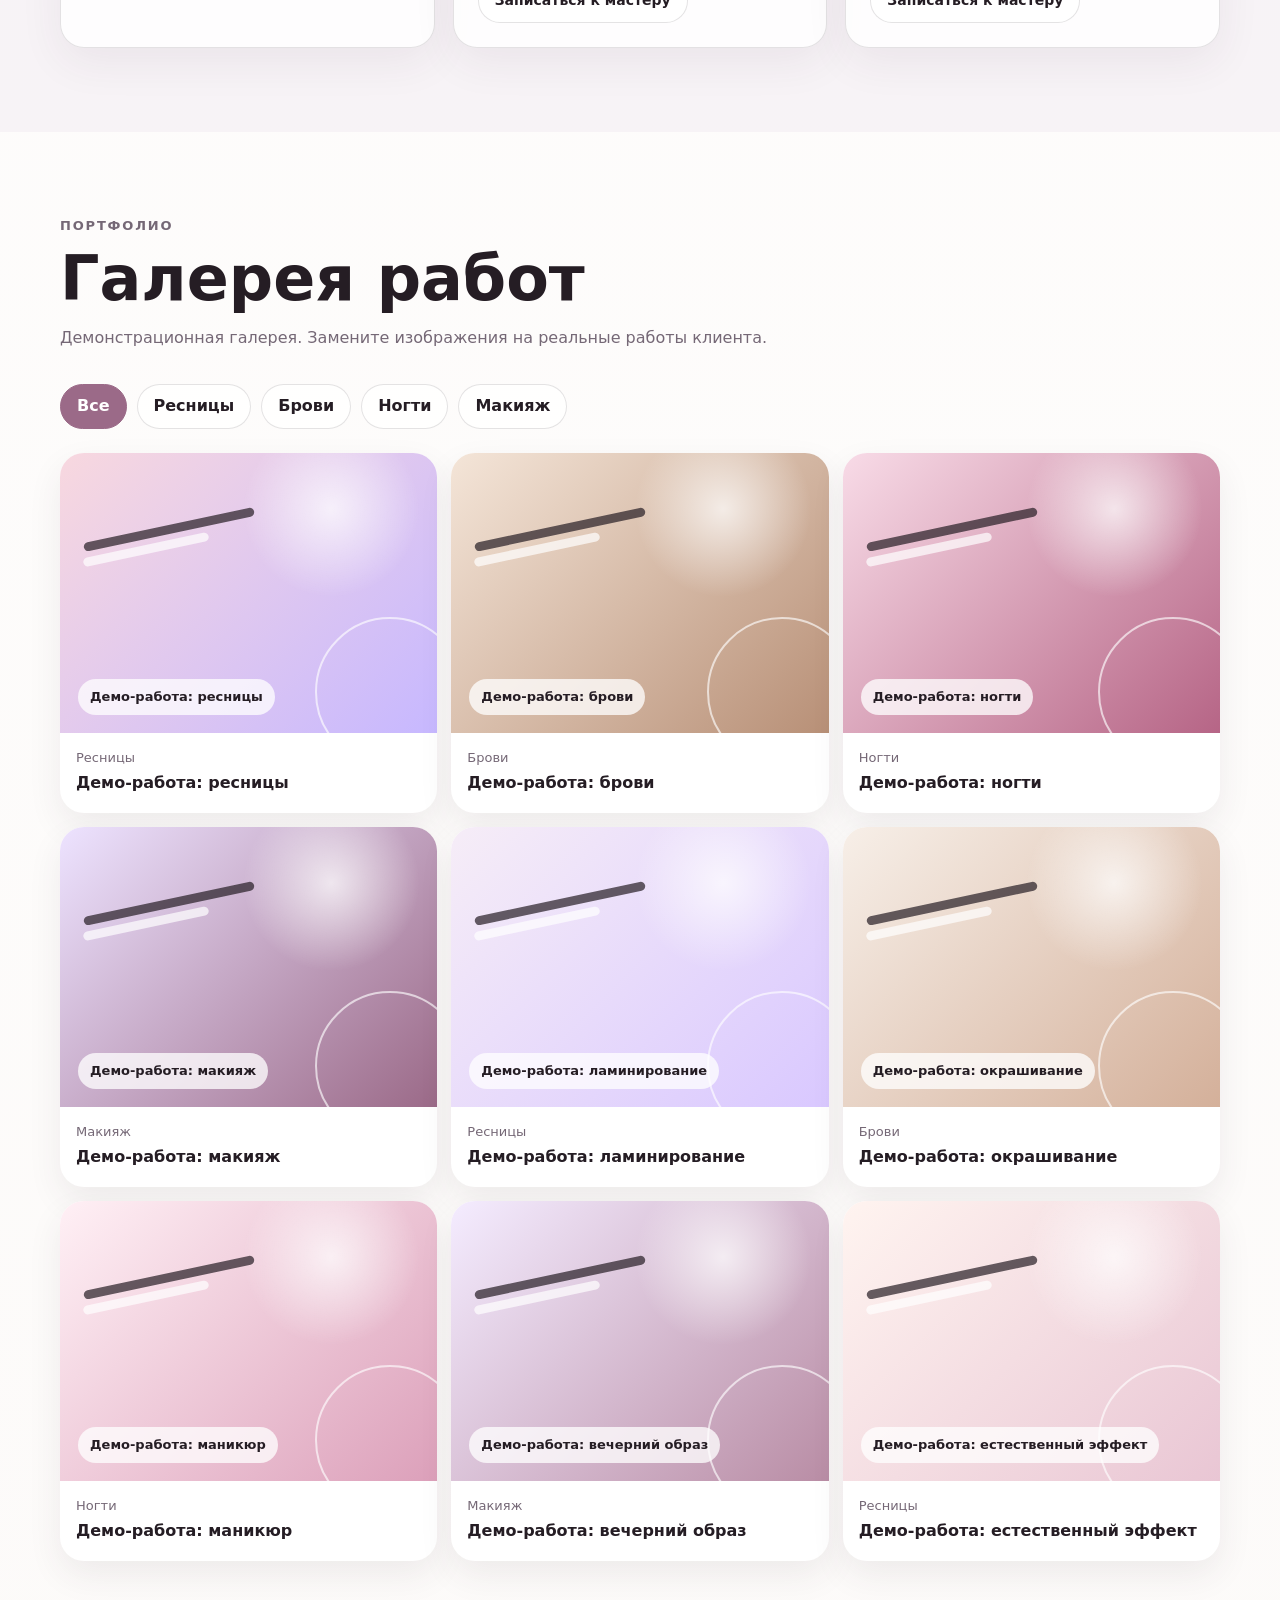
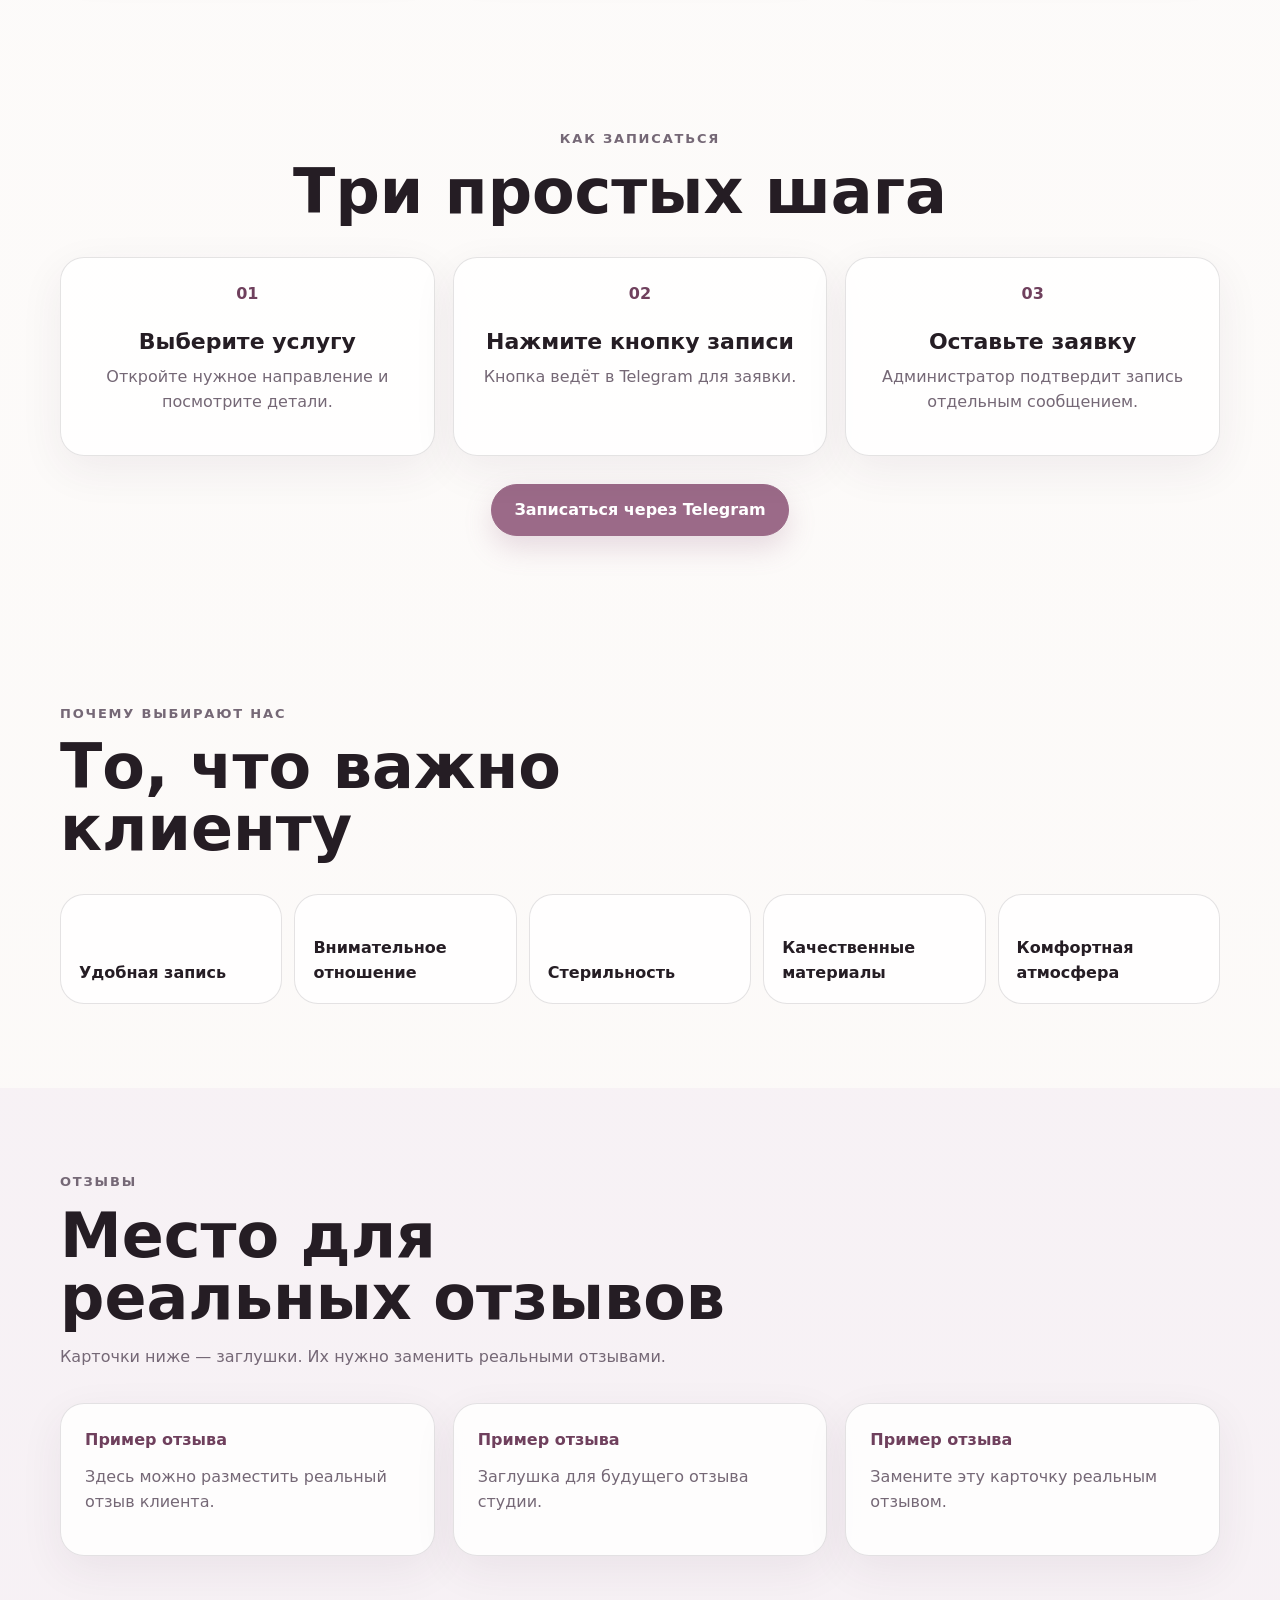
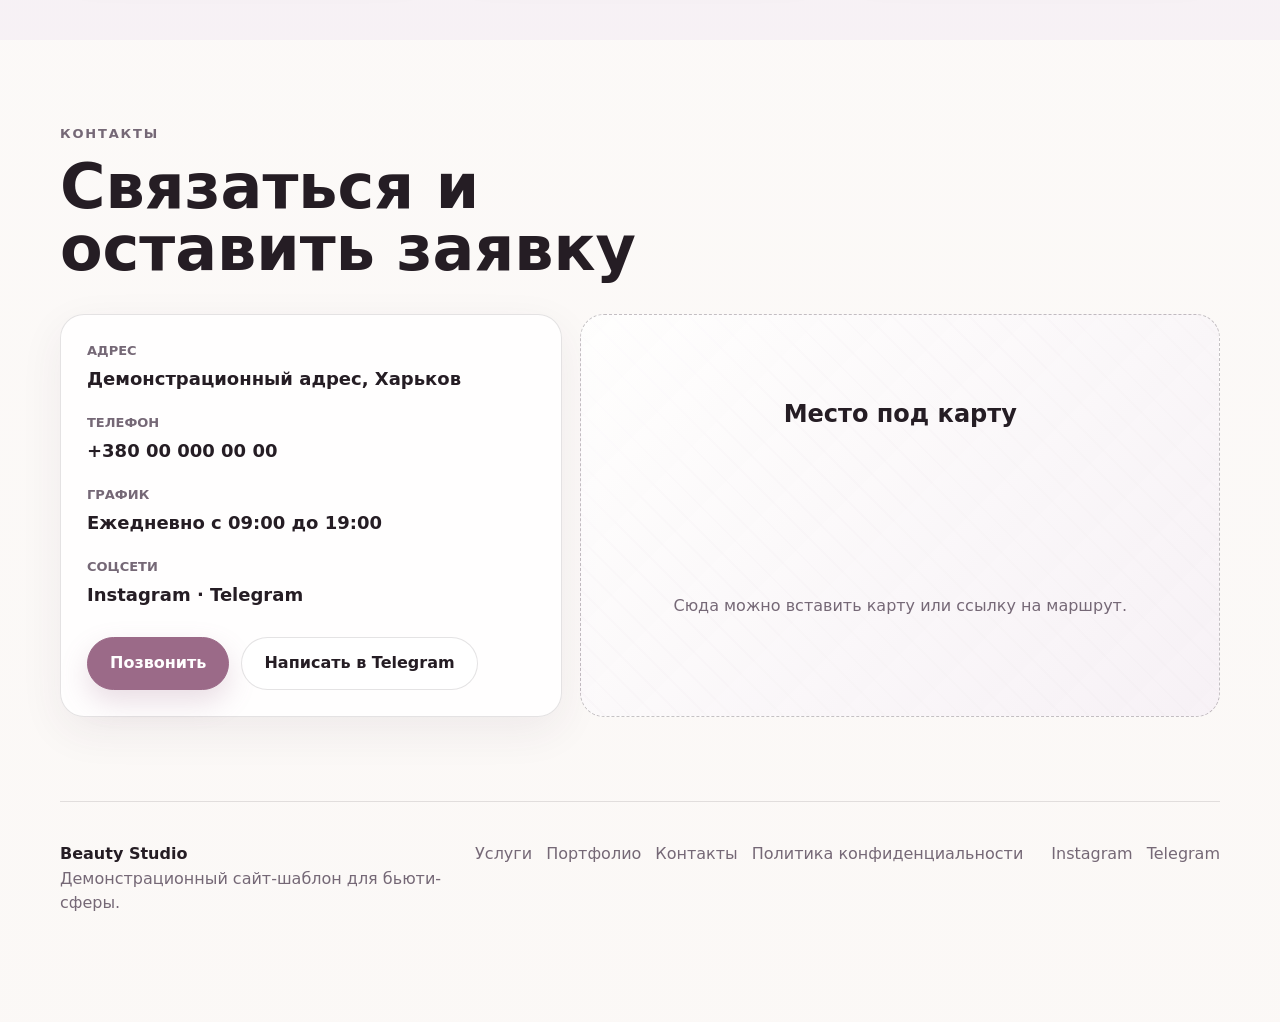
==== commit 5d3cdf03: "Add Russian and Ukrainian website translations" ====
--- a/site/index.html
+++ b/site/index.html
@@ -12,40 +12,46 @@
   </head>
   <body>
     <header class="site-header">
-      <a class="brand" href="#top" aria-label="На главную">
+      <a class="brand" href="#top" aria-label="На главную" data-i18n-aria="aria.home">
         <span class="brand-mark">B</span>
         <span data-studio-name>Beauty Studio</span>
       </a>
 
-      <button class="menu-button" id="menuButton" type="button" aria-label="Открыть меню" aria-expanded="false">
-        <span></span>
-        <span></span>
-      </button>
-
-      <nav class="site-nav" id="siteNav" aria-label="Основная навигация">
-        <a href="#about">О студии</a>
-        <a href="#services">Услуги</a>
-        <a href="#masters">Мастера</a>
-        <a href="#portfolio">Портфолио</a>
-        <a href="#contacts">Контакты</a>
-        <a class="nav-cta" href="https://t.me/demo_beauty_bot" data-telegram-link target="_blank" rel="noreferrer">Записаться</a>
+      <div class="header-actions">
+        <div class="language-switch" aria-label="Выбор языка" data-i18n-aria="aria.language">
+          <button class="is-active" type="button" data-language="ru" aria-pressed="true">RU</button>
+          <button type="button" data-language="ua" aria-pressed="false">UA</button>
+        </div>
+        <button class="menu-button" id="menuButton" type="button" aria-label="Открыть меню" aria-expanded="false" data-i18n-aria="aria.menu">
+          <span></span>
+          <span></span>
+        </button>
+      </div>
+
+      <nav class="site-nav" id="siteNav" aria-label="Основная навигация" data-i18n-aria="nav.main">
+        <a href="#about" data-i18n="nav.about">О студии</a>
+        <a href="#services" data-i18n="nav.services">Услуги</a>
+        <a href="#masters" data-i18n="nav.masters">Мастера</a>
+        <a href="#portfolio" data-i18n="nav.portfolio">Портфолио</a>
+        <a href="#contacts" data-i18n="nav.contacts">Контакты</a>
+        <a class="nav-cta" href="https://t.me/demo_beauty_bot" data-telegram-link target="_blank" rel="noreferrer" data-i18n="actions.book">Записаться</a>
       </nav>
     </header>
 
     <main id="top">
       <section class="hero section">
         <div class="hero-content reveal is-visible">
-          <p class="eyebrow">Студия красоты · <span data-city>Харьков</span></p>
+          <p class="eyebrow" id="heroEyebrow">Студия красоты · <span data-city>Харьков</span></p>
           <h1 data-studio-name>Beauty Studio</h1>
-          <p class="hero-tagline" id="heroTagline">Спокойное пространство красоты, ухода и уверенности</p>
+          <p class="hero-tagline" id="heroTagline" data-i18n="hero.tagline">Спокойное пространство красоты, ухода и уверенности</p>
           <p class="hero-description" id="heroDescription"></p>
           <div class="hero-actions">
-            <a class="button" href="https://t.me/demo_beauty_bot" data-telegram-link target="_blank" rel="noreferrer">Записаться</a>
-            <a class="button button-secondary" href="#services">Посмотреть услуги</a>
-          </div>
-        </div>
-
-        <div class="hero-media reveal is-visible" aria-label="Демонстрационное beauty-изображение">
+            <a class="button" href="https://t.me/demo_beauty_bot" data-telegram-link target="_blank" rel="noreferrer" data-i18n="actions.book">Записаться</a>
+            <a class="button button-secondary" href="#services" data-i18n="actions.viewServices">Посмотреть услуги</a>
+          </div>
+        </div>
+
+        <div class="hero-media reveal is-visible" aria-label="Демонстрационное beauty-изображение" data-i18n-aria="hero.media">
           <div class="hero-photo">
             <div class="hero-photo-inner">
               <span class="hero-arch"></span>
@@ -59,125 +65,121 @@
 
       <section class="section split-section" id="about">
         <div>
-          <p class="eyebrow">О студии</p>
-          <h2>Уход, комфорт и внимание к деталям</h2>
+          <p class="eyebrow" data-i18n="about.eyebrow">О студии</p>
+          <h2 data-i18n="about.title">Уход, комфорт и внимание к деталям</h2>
         </div>
         <div class="section-copy">
-          <p>
-            <span data-studio-name>Beauty Studio</span> — светлая студия для повседневного ухода и образов к важным событиям.
-          </p>
-          <p>
-            В работе важны стерильность, качественные материалы, комфорт и индивидуальный подход.
-          </p>
+          <p data-i18n="about.text1">Beauty Studio — светлая студия для повседневного ухода и образов к важным событиям.</p>
+          <p data-i18n="about.text2">В работе важны стерильность, качественные материалы, комфорт и индивидуальный подход.</p>
         </div>
       </section>
 
       <section class="section" id="services">
         <div class="section-heading">
-          <p class="eyebrow">Услуги</p>
-          <h2>Основные направления</h2>
-          <p>Примерные цены и длительность. Данные легко заменить под конкретную студию.</p>
+          <p class="eyebrow" data-i18n="services.eyebrow">Услуги</p>
+          <h2 data-i18n="services.title">Основные направления</h2>
+          <p data-i18n="services.lead">Примерные цены и длительность. Данные легко заменить под конкретную студию.</p>
         </div>
         <div class="services-grid" id="servicesGrid"></div>
       </section>
 
       <section class="section muted-section" id="masters">
         <div class="section-heading">
-          <p class="eyebrow">Наши мастера</p>
-          <h2>Команда</h2>
-          <p>Раздел можно оставить для студии или отключить для частного мастера.</p>
+          <p class="eyebrow" data-i18n="masters.eyebrow">Наши мастера</p>
+          <h2 data-i18n="masters.title">Команда</h2>
+          <p data-i18n="masters.lead">Раздел можно оставить для студии или отключить для частного мастера.</p>
         </div>
         <div class="masters-grid" id="mastersGrid"></div>
       </section>
 
       <section class="section" id="portfolio">
         <div class="section-heading">
-          <p class="eyebrow">Портфолио</p>
-          <h2>Галерея работ</h2>
-          <p>Демонстрационная галерея. Замените изображения на реальные работы клиента.</p>
-        </div>
-        <div class="filters" aria-label="Фильтр портфолио">
-          <button class="filter-button is-active" type="button" data-filter="all">Все</button>
-          <button class="filter-button" type="button" data-filter="lashes">Ресницы</button>
-          <button class="filter-button" type="button" data-filter="brows">Брови</button>
-          <button class="filter-button" type="button" data-filter="nails">Ногти</button>
-          <button class="filter-button" type="button" data-filter="makeup">Макияж</button>
+          <p class="eyebrow" data-i18n="portfolio.eyebrow">Портфолио</p>
+          <h2 data-i18n="portfolio.title">Галерея работ</h2>
+          <p data-i18n="portfolio.lead">Демонстрационная галерея. Замените изображения на реальные работы клиента.</p>
+        </div>
+        <div class="filters" aria-label="Фильтр портфолио" data-i18n-aria="portfolio.filterLabel">
+          <button class="filter-button is-active" type="button" data-filter="all" data-i18n="portfolio.filters.all">Все</button>
+          <button class="filter-button" type="button" data-filter="lashes" data-i18n="portfolio.filters.lashes">Ресницы</button>
+          <button class="filter-button" type="button" data-filter="brows" data-i18n="portfolio.filters.brows">Брови</button>
+          <button class="filter-button" type="button" data-filter="nails" data-i18n="portfolio.filters.nails">Ногти</button>
+          <button class="filter-button" type="button" data-filter="makeup" data-i18n="portfolio.filters.makeup">Макияж</button>
         </div>
         <div class="portfolio-grid" id="portfolioGrid"></div>
       </section>
 
       <section class="section booking-section" id="booking">
         <div class="section-heading">
-          <p class="eyebrow">Как записаться</p>
-          <h2>Три простых шага</h2>
+          <p class="eyebrow" data-i18n="booking.eyebrow">Как записаться</p>
+          <h2 data-i18n="booking.title">Три простых шага</h2>
         </div>
         <div class="steps-grid">
           <article class="step-card reveal">
             <span>01</span>
-            <h3>Выберите услугу</h3>
-            <p>Откройте нужное направление и посмотрите детали.</p>
+            <h3 data-i18n-array="booking.steps.0" data-i18n-index="0">Выберите услугу</h3>
+            <p data-i18n-array="booking.steps.0" data-i18n-index="1">Откройте нужное направление и посмотрите детали.</p>
           </article>
           <article class="step-card reveal">
             <span>02</span>
-            <h3>Нажмите кнопку записи</h3>
-            <p>Кнопка ведёт в Telegram для заявки.</p>
+            <h3 data-i18n-array="booking.steps.1" data-i18n-index="0">Нажмите кнопку записи</h3>
+            <p data-i18n-array="booking.steps.1" data-i18n-index="1">Кнопка ведёт в Telegram для заявки.</p>
           </article>
           <article class="step-card reveal">
             <span>03</span>
-            <h3>Оставьте заявку</h3>
-            <p>Администратор подтвердит запись отдельным сообщением.</p>
+            <h3 data-i18n-array="booking.steps.2" data-i18n-index="0">Оставьте заявку</h3>
+            <p data-i18n-array="booking.steps.2" data-i18n-index="1">Администратор подтвердит запись отдельным сообщением.</p>
           </article>
         </div>
         <a class="button booking-button" href="https://t.me/demo_beauty_bot" data-telegram-link target="_blank" rel="noreferrer">
-          Записаться через Telegram
+          <span data-i18n="actions.bookTelegram">Записаться через Telegram</span>
         </a>
       </section>
 
       <section class="section why-section">
         <div class="section-heading">
-          <p class="eyebrow">Почему выбирают нас</p>
-          <h2>То, что важно клиенту</h2>
+          <p class="eyebrow" data-i18n="why.eyebrow">Почему выбирают нас</p>
+          <h2 data-i18n="why.title">То, что важно клиенту</h2>
         </div>
         <div class="why-grid">
-          <div class="why-item reveal">Удобная запись</div>
-          <div class="why-item reveal">Внимательное отношение</div>
-          <div class="why-item reveal">Стерильность</div>
-          <div class="why-item reveal">Качественные материалы</div>
-          <div class="why-item reveal">Комфортная атмосфера</div>
+          <div class="why-item reveal" data-i18n-array="why.items" data-i18n-index="0">Удобная запись</div>
+          <div class="why-item reveal" data-i18n-array="why.items" data-i18n-index="1">Внимательное отношение</div>
+          <div class="why-item reveal" data-i18n-array="why.items" data-i18n-index="2">Стерильность</div>
+          <div class="why-item reveal" data-i18n-array="why.items" data-i18n-index="3">Качественные материалы</div>
+          <div class="why-item reveal" data-i18n-array="why.items" data-i18n-index="4">Комфортная атмосфера</div>
         </div>
       </section>
 
       <section class="section muted-section" id="reviews">
         <div class="section-heading">
-          <p class="eyebrow">Отзывы</p>
-          <h2>Место для реальных отзывов</h2>
-          <p>Карточки ниже — заглушки. Их нужно заменить реальными отзывами.</p>
+          <p class="eyebrow" data-i18n="reviews.eyebrow">Отзывы</p>
+          <h2 data-i18n="reviews.title">Место для реальных отзывов</h2>
+          <p data-i18n="reviews.lead">Карточки ниже — заглушки. Их нужно заменить реальными отзывами.</p>
         </div>
         <div class="reviews-grid" id="reviewsGrid"></div>
       </section>
 
       <section class="section contacts-section" id="contacts">
         <div class="section-heading">
-          <p class="eyebrow">Контакты</p>
-          <h2>Связаться и оставить заявку</h2>
+          <p class="eyebrow" data-i18n="contacts.eyebrow">Контакты</p>
+          <h2 data-i18n="contacts.title">Связаться и оставить заявку</h2>
         </div>
         <div class="contacts-layout">
           <div class="contact-card reveal">
             <dl>
               <div>
-                <dt>Адрес</dt>
+                <dt data-i18n="contacts.address">Адрес</dt>
                 <dd id="contactAddress">Демонстрационный адрес, Харьков</dd>
               </div>
               <div>
-                <dt>Телефон</dt>
+                <dt data-i18n="contacts.phone">Телефон</dt>
                 <dd><a id="contactPhone" href="tel:+380000000000">+380 00 000 00 00</a></dd>
               </div>
               <div>
-                <dt>График</dt>
+                <dt data-i18n="contacts.hours">График</dt>
                 <dd id="contactHours">Ежедневно с 09:00 до 19:00</dd>
               </div>
               <div>
-                <dt>Соцсети</dt>
+                <dt data-i18n="contacts.socials">Соцсети</dt>
                 <dd>
                   <a href="https://instagram.com/demo_beauty_studio" data-instagram-link target="_blank" rel="noreferrer">Instagram</a>
                   ·
@@ -186,34 +188,34 @@
               </div>
             </dl>
             <div class="contact-actions">
-              <a class="button" id="callButton" href="tel:+380000000000">Позвонить</a>
+              <a class="button" id="callButton" href="tel:+380000000000" data-i18n="actions.call">Позвонить</a>
               <a class="button button-secondary" href="https://t.me/demo_beauty_studio" data-telegram-contact target="_blank" rel="noreferrer">
-                Написать в Telegram
+                <span data-i18n="actions.telegram">Написать в Telegram</span>
               </a>
             </div>
           </div>
           <div class="map-placeholder reveal">
-            <span>Место под карту</span>
-            <p>Сюда можно вставить карту или ссылку на маршрут.</p>
+            <span data-i18n="contacts.mapTitle">Место под карту</span>
+            <p data-i18n="contacts.mapText">Сюда можно вставить карту или ссылку на маршрут.</p>
           </div>
         </div>
       </section>
     </main>
 
     <a class="floating-booking" href="https://t.me/demo_beauty_bot" data-telegram-link target="_blank" rel="noreferrer">
-      Записаться
+      <span data-i18n="actions.book">Записаться</span>
     </a>
 
     <footer class="site-footer">
       <div>
         <strong data-studio-name>Beauty Studio</strong>
-        <p>Демонстрационный сайт-шаблон для бьюти-сферы.</p>
+        <p data-i18n="footer.note">Демонстрационный сайт-шаблон для бьюти-сферы.</p>
       </div>
-      <nav aria-label="Нижняя навигация">
-        <a href="#services">Услуги</a>
-        <a href="#portfolio">Портфолио</a>
-        <a href="#contacts">Контакты</a>
-        <a href="#">Политика конфиденциальности</a>
+      <nav aria-label="Нижняя навигация" data-i18n-aria="nav.footer">
+        <a href="#services" data-i18n="nav.services">Услуги</a>
+        <a href="#portfolio" data-i18n="nav.portfolio">Портфолио</a>
+        <a href="#contacts" data-i18n="nav.contacts">Контакты</a>
+        <a href="#" data-i18n="footer.privacy">Политика конфиденциальности</a>
       </nav>
       <div class="footer-socials">
         <a href="https://instagram.com/demo_beauty_studio" data-instagram-link target="_blank" rel="noreferrer">Instagram</a>
--- a/site/styles.css
+++ b/site/styles.css
@@ -77,6 +77,7 @@
   display: flex;
   align-items: center;
   gap: 22px;
+  margin-left: auto;
   color: var(--muted);
   font-size: 15px;
 }
@@ -84,6 +85,47 @@
 .site-nav a:hover,
 .site-nav a:focus-visible {
   color: var(--text);
+}
+
+.header-actions {
+  order: 3;
+  display: flex;
+  align-items: center;
+  gap: 10px;
+  margin-left: 14px;
+}
+
+.language-switch {
+  display: inline-flex;
+  gap: 3px;
+  padding: 4px;
+  border: 1px solid var(--line);
+  border-radius: 999px;
+  background: rgba(255, 255, 255, 0.72);
+  box-shadow: 0 10px 30px rgba(68, 49, 65, 0.08);
+}
+
+.language-switch button {
+  min-width: 38px;
+  height: 32px;
+  border: 0;
+  border-radius: 999px;
+  background: transparent;
+  color: var(--muted);
+  cursor: pointer;
+  font: inherit;
+  font-size: 13px;
+  font-weight: 800;
+}
+
+.language-switch button.is-active {
+  background: var(--text);
+  color: #fff;
+}
+
+.language-switch button:focus-visible {
+  outline: 2px solid var(--accent);
+  outline-offset: 2px;
 }
 
 .nav-cta {
@@ -632,6 +674,10 @@
 }
 
 @media (max-width: 920px) {
+  .site-header {
+    gap: 16px;
+  }
+
   .menu-button {
     display: block;
   }
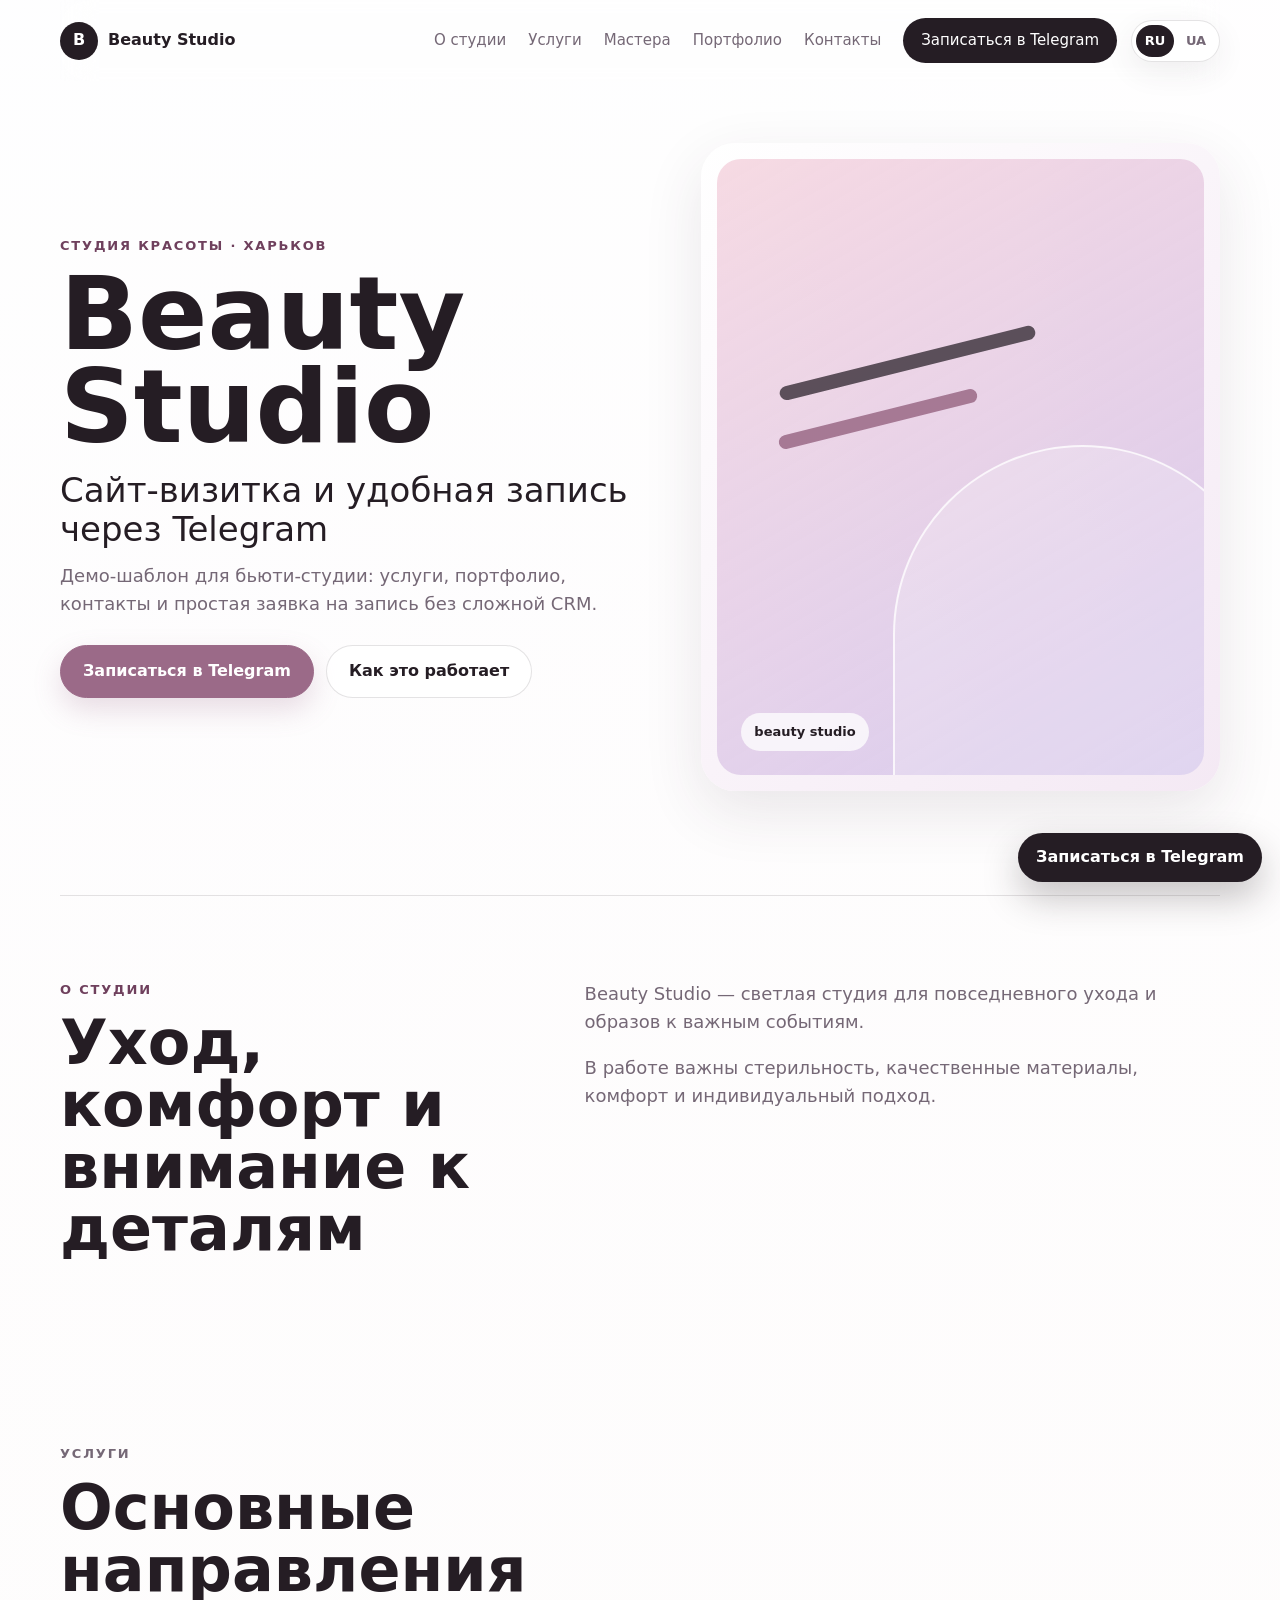
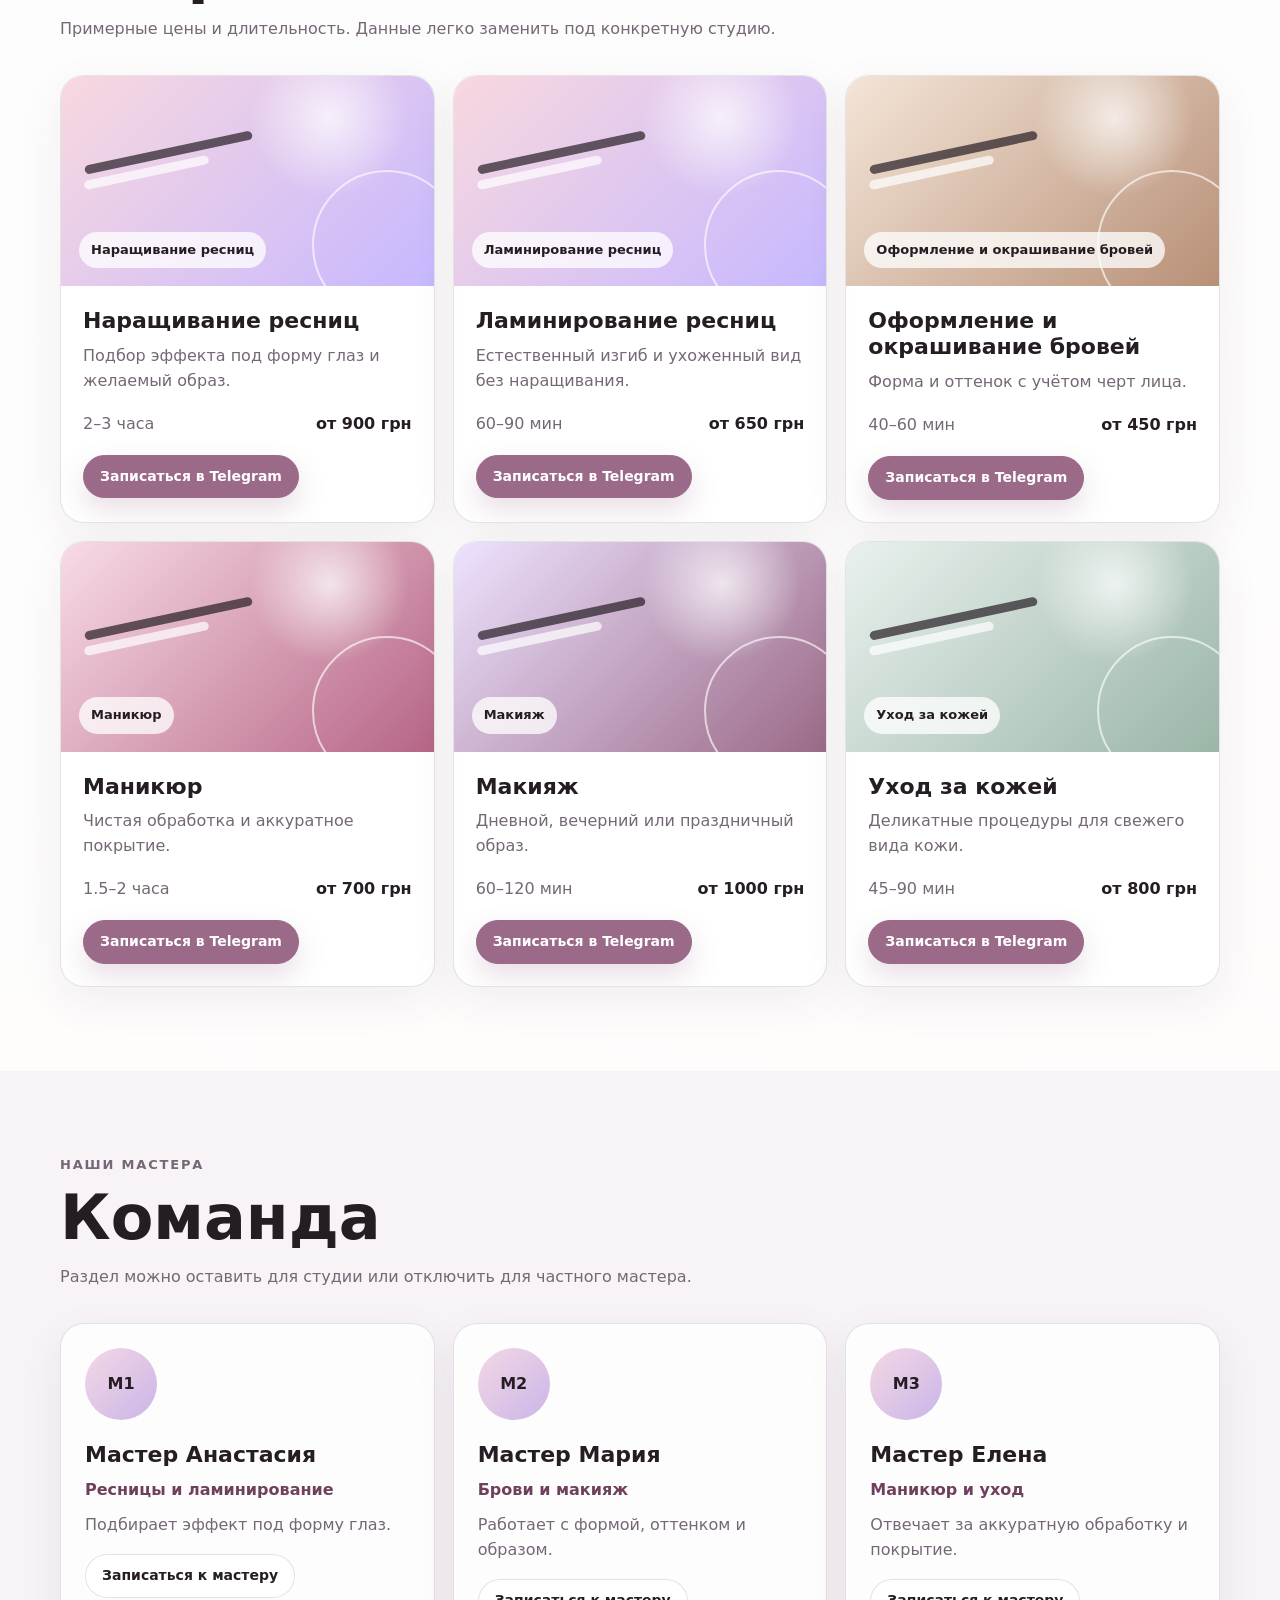
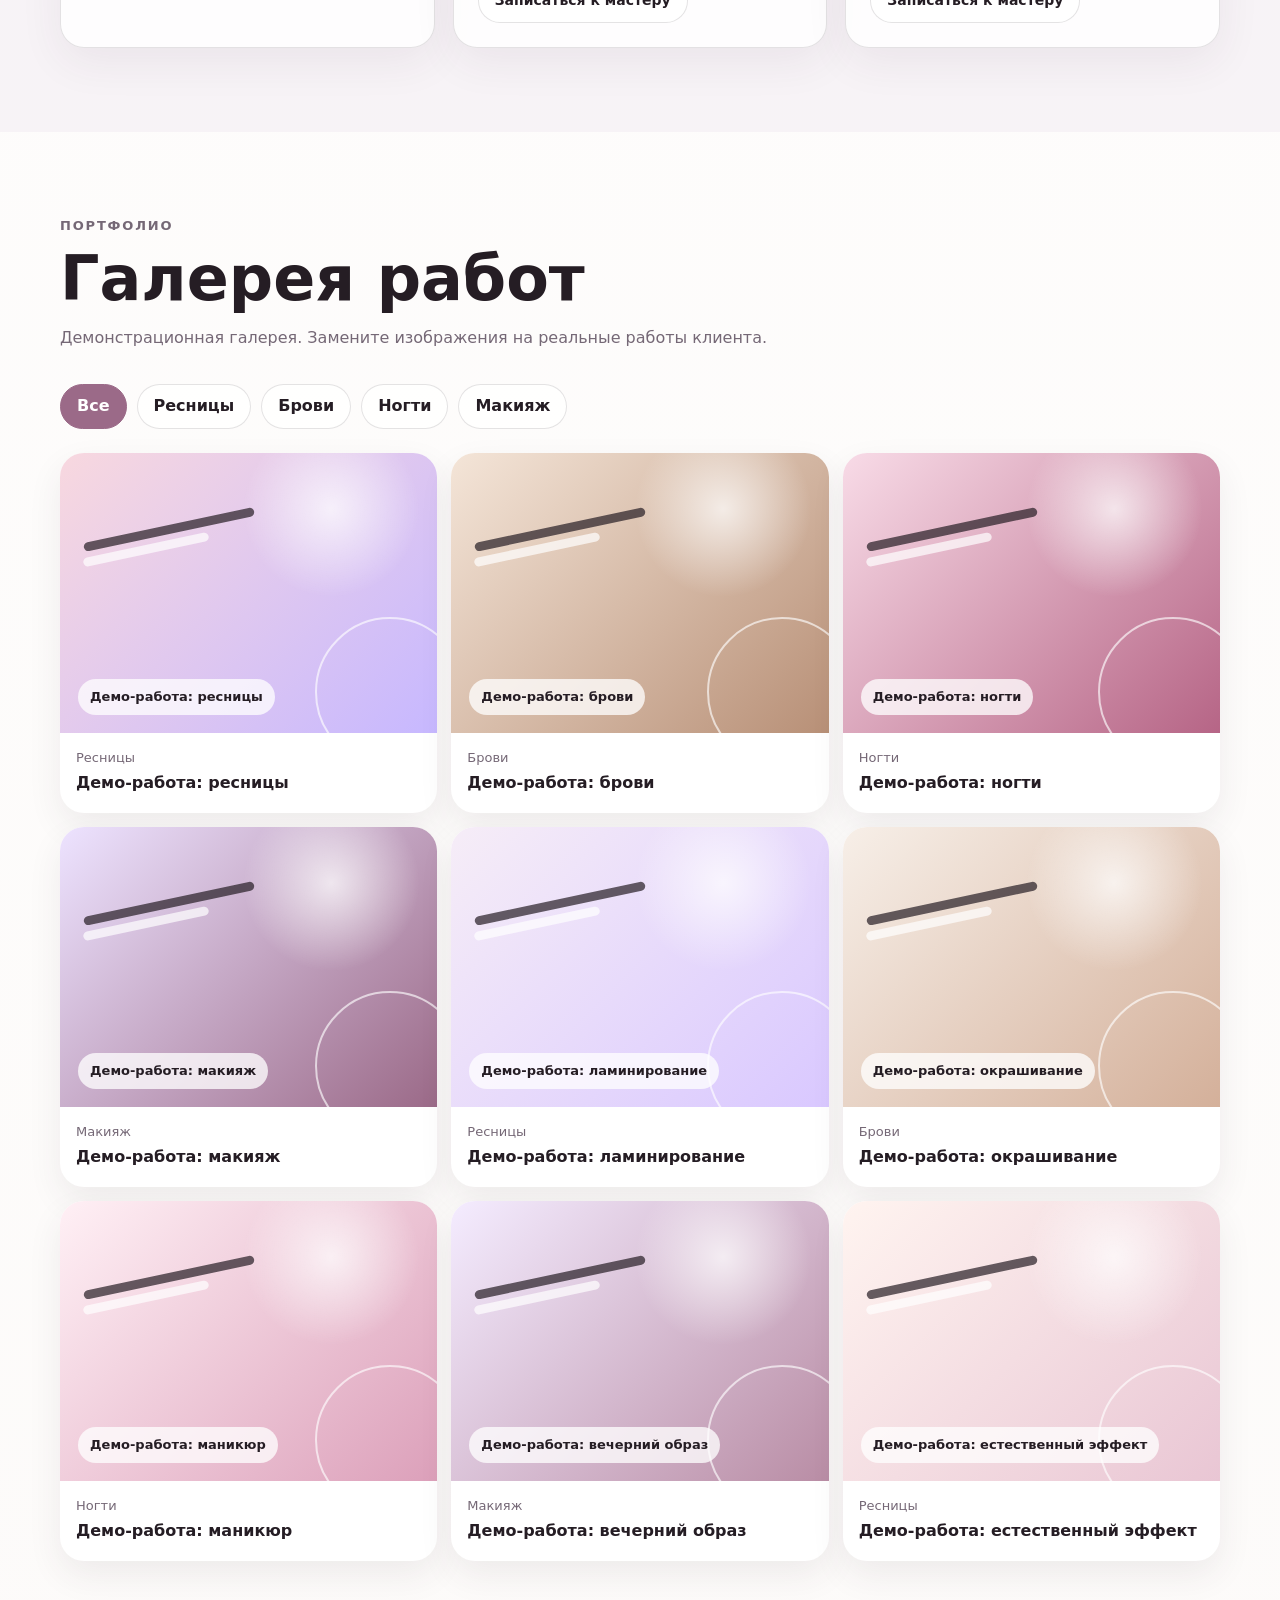
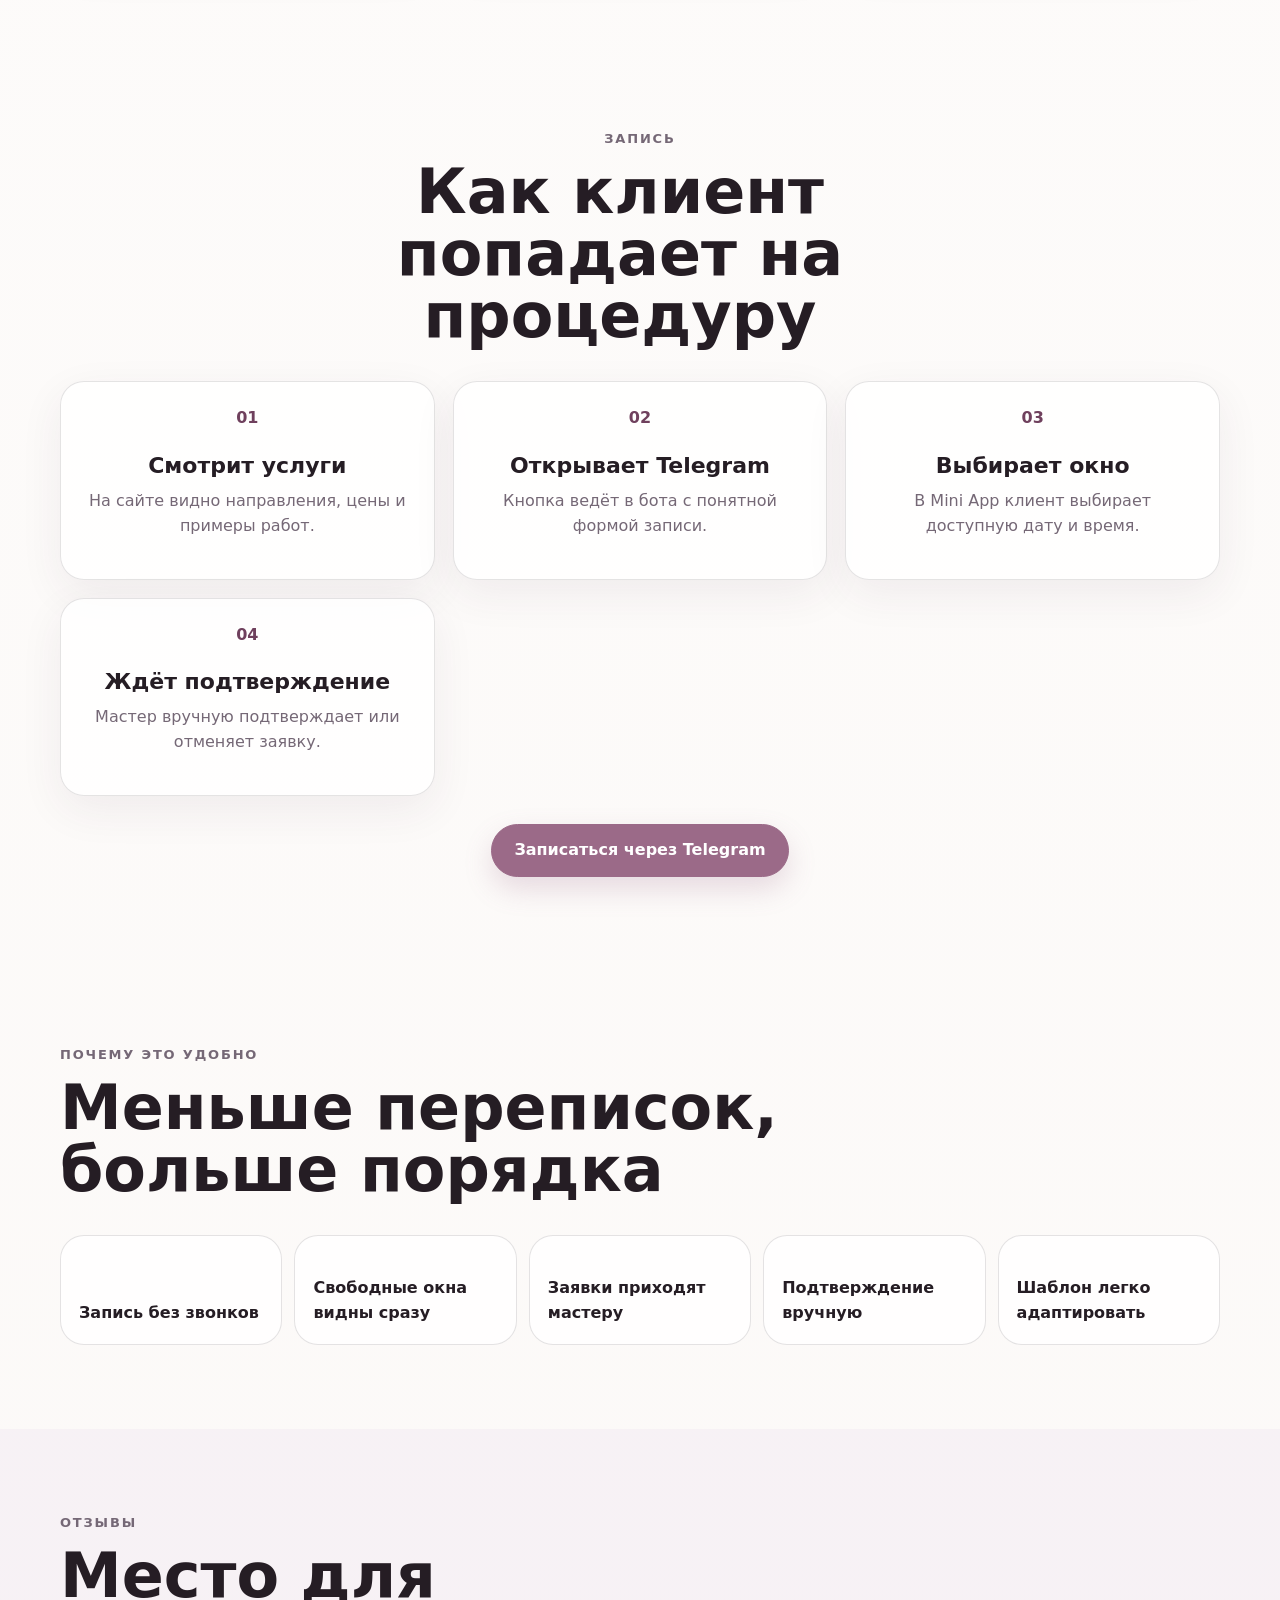
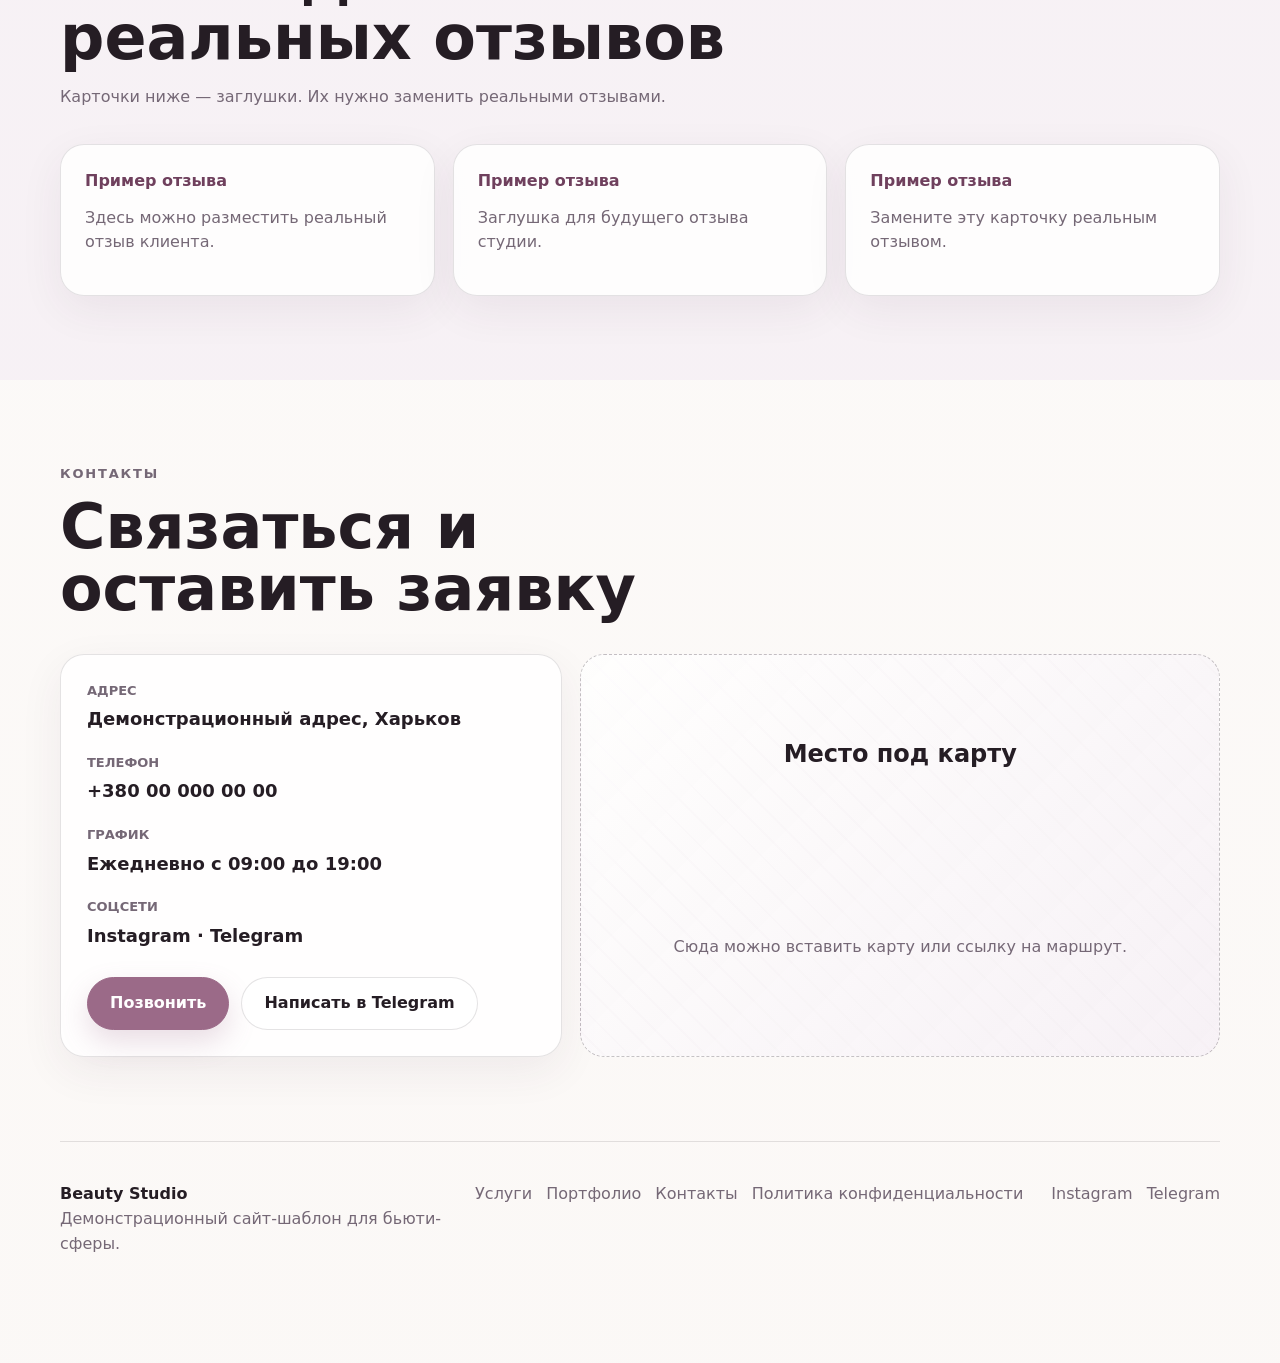
==== commit fc183420: "Update beauty site booking flow" ====
--- a/site/index.html
+++ b/site/index.html
@@ -47,7 +47,7 @@
           <p class="hero-description" id="heroDescription"></p>
           <div class="hero-actions">
             <a class="button" href="https://t.me/demo_beauty_bot" data-telegram-link target="_blank" rel="noreferrer" data-i18n="actions.book">Записаться</a>
-            <a class="button button-secondary" href="#services" data-i18n="actions.viewServices">Посмотреть услуги</a>
+            <a class="button button-secondary" href="#booking" data-i18n="actions.viewServices">Как это работает</a>
           </div>
         </div>
 
@@ -111,7 +111,7 @@
       <section class="section booking-section" id="booking">
         <div class="section-heading">
           <p class="eyebrow" data-i18n="booking.eyebrow">Как записаться</p>
-          <h2 data-i18n="booking.title">Три простых шага</h2>
+          <h2 data-i18n="booking.title">Как клиент попадает на процедуру</h2>
         </div>
         <div class="steps-grid">
           <article class="step-card reveal">
@@ -128,6 +128,11 @@
             <span>03</span>
             <h3 data-i18n-array="booking.steps.2" data-i18n-index="0">Оставьте заявку</h3>
             <p data-i18n-array="booking.steps.2" data-i18n-index="1">Администратор подтвердит запись отдельным сообщением.</p>
+          </article>
+          <article class="step-card reveal">
+            <span>04</span>
+            <h3 data-i18n-array="booking.steps.3" data-i18n-index="0">Ждёт подтверждение</h3>
+            <p data-i18n-array="booking.steps.3" data-i18n-index="1">Мастер вручную подтверждает или отменяет заявку.</p>
           </article>
         </div>
         <a class="button booking-button" href="https://t.me/demo_beauty_bot" data-telegram-link target="_blank" rel="noreferrer">
